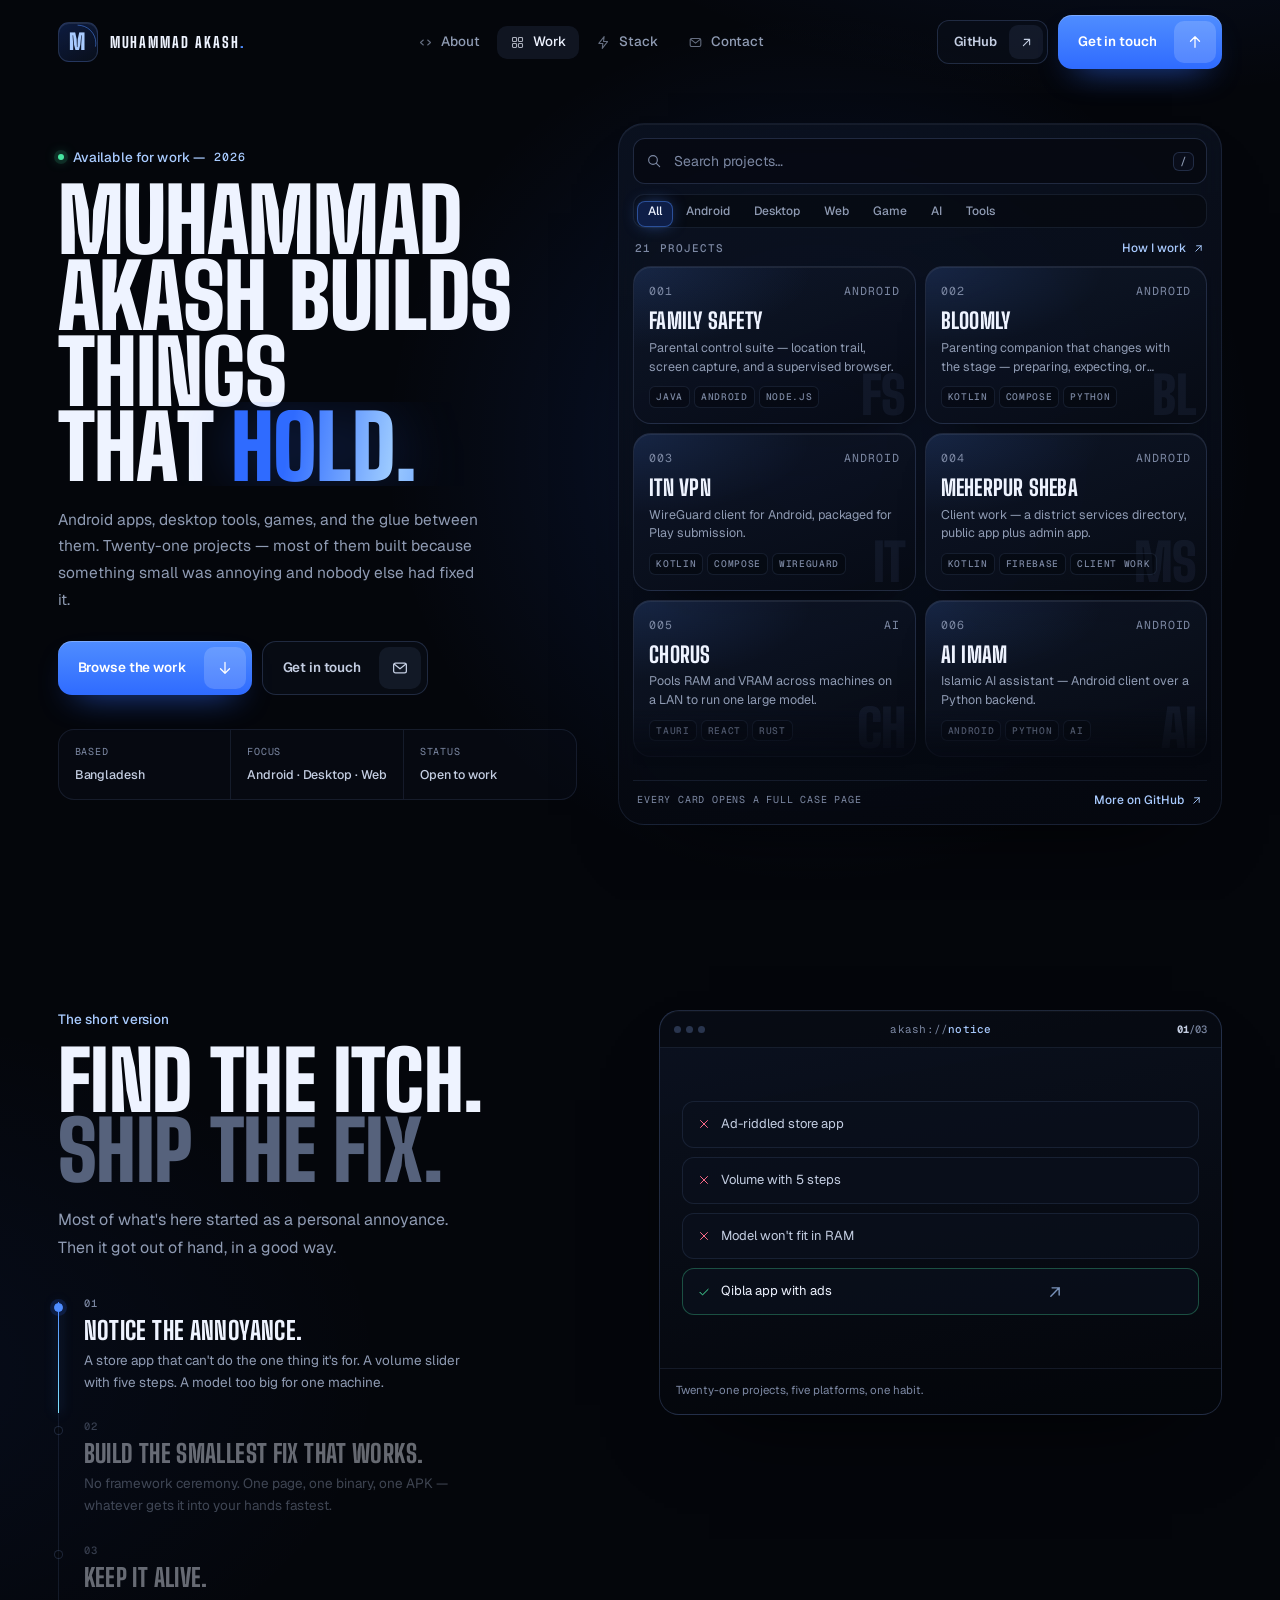
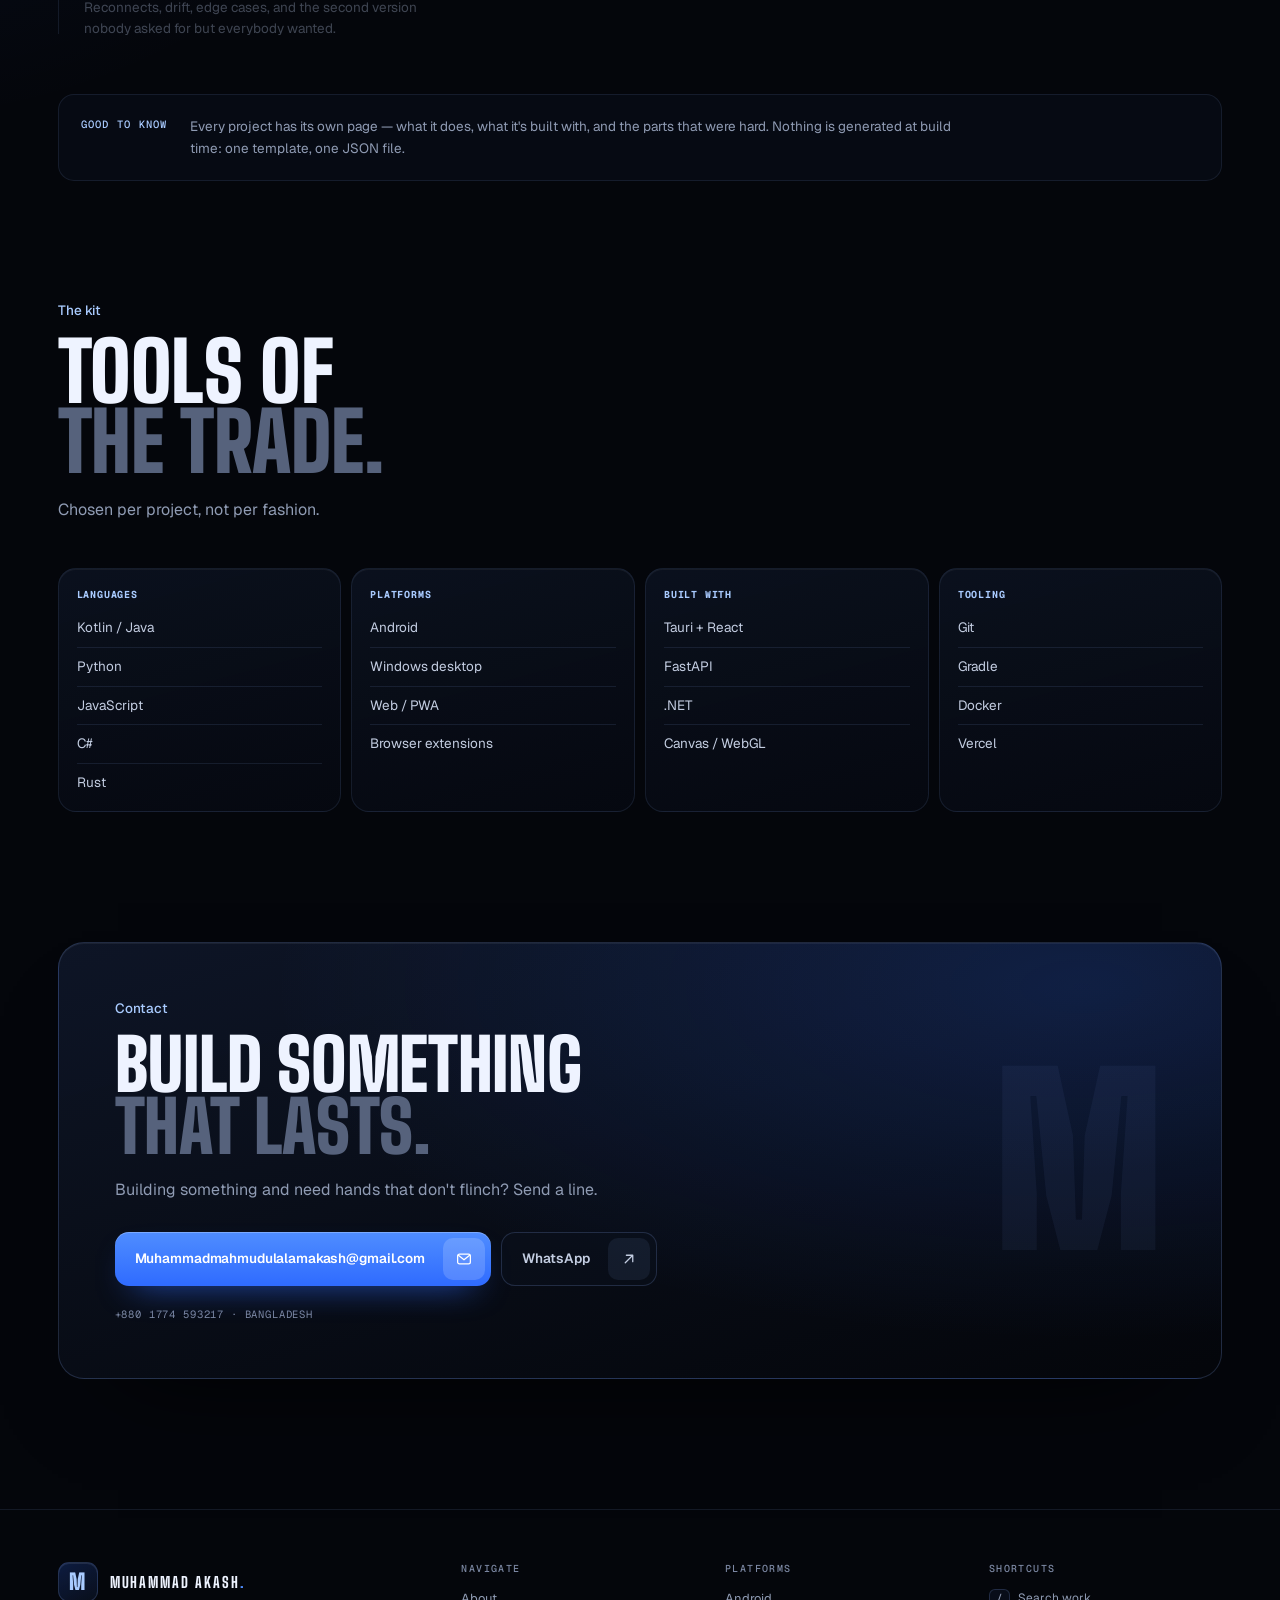
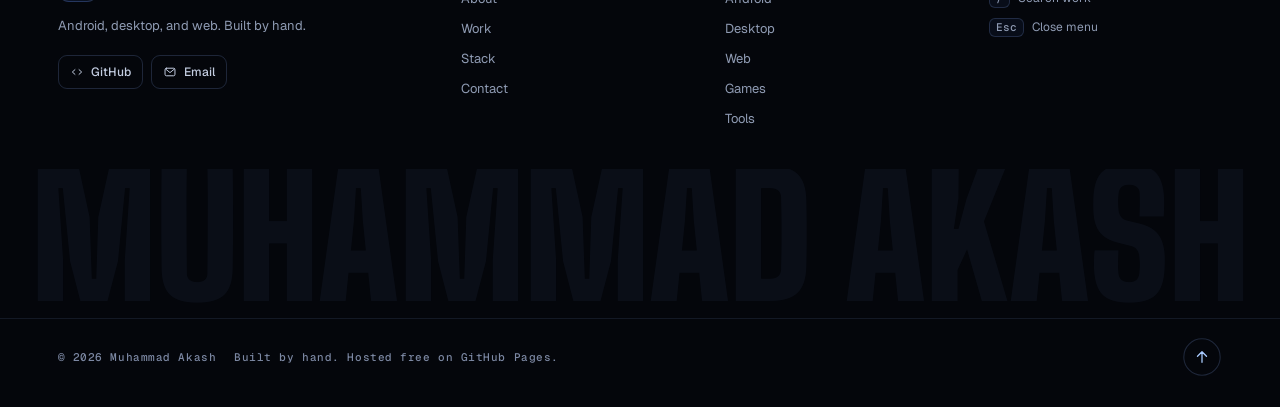
==== v2/index.html @ bb72d723 "redesign: warm editorial layout as the main site Cream paper, Fraunces/Newsreader type, illustrated " ====
<!DOCTYPE html>
<html lang="en" class="no-js">
<head>
<meta charset="UTF-8" />
<meta name="viewport" content="width=device-width, initial-scale=1" />
<title>Muhammad Akash — Builds things that hold.</title>
<meta name="description" content="Muhammad Akash builds apps, tools, and games. Android, desktop, and web — twenty-one projects." />
<meta name="theme-color" content="#2f6bff" />

<meta property="og:type" content="website" />
<meta property="og:title" content="Muhammad Akash — Builds things that hold." />
<meta property="og:description" content="Android, desktop, and web. Twenty-one projects." />
<meta property="og:url" content="https://muhammad-akash.github.io/profile-site/" />
<meta property="og:image" content="https://muhammad-akash.github.io/profile-site/og.png" />
<meta property="og:image:width" content="1200" />
<meta property="og:image:height" content="630" />
<meta name="twitter:card" content="summary_large_image" />
<meta name="twitter:image" content="https://muhammad-akash.github.io/profile-site/og.png" />

<link rel="icon" href="data:image/svg+xml,<svg xmlns='http://www.w3.org/2000/svg' viewBox='0 0 100 100'><rect width='100' height='100' rx='22' fill='%2304060b'/><text x='50' y='70' font-size='56' font-family='Arial Narrow,Arial' font-weight='900' text-anchor='middle' fill='%232f6bff'>M</text></svg>" />

<link rel="preconnect" href="https://fonts.googleapis.com" />
<link rel="preconnect" href="https://fonts.gstatic.com" crossorigin />
<link rel="stylesheet" href="https://fonts.googleapis.com/css2?family=Big+Shoulders+Display:wght@700;800;900&family=Geist:wght@400;500;600;700&family=Geist+Mono:wght@400;500&display=swap" />
<link rel="stylesheet" href="styles.css" />

<script>
  (function (d) {
    var h = d.documentElement;
    h.classList.remove('no-js'); h.classList.add('js');
    try {
      if (sessionStorage.getItem('ma-intro') || matchMedia('(prefers-reduced-motion: reduce)').matches) h.classList.add('skip-intro');
    } catch (e) { h.classList.add('skip-intro'); }
  })(document);
</script>
</head>
<body>

<!-- icon sprite -->
<svg width="0" height="0" style="position:absolute" aria-hidden="true">
  <defs>
    <symbol id="i-arrow" viewBox="0 0 24 24"><path d="M7 17 17 7M8.5 7H17v8.5"/></symbol>
    <symbol id="i-down" viewBox="0 0 24 24"><path d="M12 4.5v14M6 13l6 6 6-6"/></symbol>
    <symbol id="i-search" viewBox="0 0 24 24"><circle cx="10.5" cy="10.5" r="6.5"/><path d="m15.5 15.5 5 5"/></symbol>
    <symbol id="i-close" viewBox="0 0 24 24"><path d="M6 6l12 12M18 6 6 18"/></symbol>
    <symbol id="i-grid" viewBox="0 0 24 24"><rect x="4" y="4" width="6.5" height="6.5" rx="1.5"/><rect x="13.5" y="4" width="6.5" height="6.5" rx="1.5"/><rect x="4" y="13.5" width="6.5" height="6.5" rx="1.5"/><rect x="13.5" y="13.5" width="6.5" height="6.5" rx="1.5"/></symbol>
    <symbol id="i-mail" viewBox="0 0 24 24"><rect x="3.5" y="5.5" width="17" height="13" rx="2.5"/><path d="m4.5 7 7.5 6 7.5-6"/></symbol>
    <symbol id="i-send" viewBox="0 0 24 24"><path d="M12 19V5M6 11l6-6 6 6"/></symbol>
    <symbol id="i-check" viewBox="0 0 24 24"><path d="m5 12.5 4.5 4.5L19 7.5"/></symbol>
    <symbol id="i-bolt" viewBox="0 0 24 24"><path d="M13 2.5 4.5 13.5h6.5l-1 8 8.5-11h-6.5z"/></symbol>
    <symbol id="i-code" viewBox="0 0 24 24"><path d="m8.5 8-4.5 4 4.5 4M15.5 8l4.5 4-4.5 4"/></symbol>
    <symbol id="i-chevron" viewBox="0 0 24 24"><path d="m7 10 5 5 5-5"/></symbol>
    <symbol id="i-left" viewBox="0 0 24 24"><path d="m14.5 6-6 6 6 6"/></symbol>
  </defs>
</svg>

<!-- intro -->
<div class="preloader" id="preloader" aria-hidden="true">
  <div class="pl-core">
    <div class="pl-emblem">
      <svg class="pl-ring" viewBox="0 0 120 120"><circle class="pl-track" cx="60" cy="60" r="54"/><circle class="pl-fill" cx="60" cy="60" r="54" pathLength="100"/></svg>
      <span class="pl-mark">M</span>
    </div>
    <div class="pl-count"><span id="pl-num">000</span><small>%</small></div>
    <div class="pl-text"><span>Loading</span> · Portfolio</div>
  </div>
</div>

<div class="scroll-progress" aria-hidden="true"><span></span></div>

<a class="skip" href="#work">Skip to work</a>

<!-- header -->
<header class="header" id="header">
  <div class="header-inner">
    <a class="brand" href="#top" aria-label="Muhammad Akash, home">
      <span class="brand-mark">
        <span class="brand-initial">M</span>
        <svg class="brand-ring" viewBox="0 0 48 48"><circle cx="24" cy="24" r="22.5" pathLength="100"/></svg>
      </span>
      <span class="brand-word">MUHAMMAD AKASH<span class="brand-dot">.</span></span>
    </a>

    <nav class="site-nav" aria-label="Main">
      <a href="#about"><svg class="ico"><use href="#i-code"/></svg><span>About</span></a>
      <a href="#work" aria-current="page"><svg class="ico"><use href="#i-grid"/></svg><span>Work</span></a>
      <a href="#stack"><svg class="ico"><use href="#i-bolt"/></svg><span>Stack</span></a>
      <a href="#contact"><svg class="ico"><use href="#i-mail"/></svg><span>Contact</span></a>
    </nav>

    <div class="header-actions">
      <a class="btn btn-ghost btn-sm header-gh" href="https://github.com/Muhammad-Akash" target="_blank" rel="noopener">
        <span class="btn-label"><span class="bl"><span>GitHub</span><span>GitHub</span></span></span>
        <span class="btn-icon"><svg class="ico"><use href="#i-arrow"/></svg><svg class="ico"><use href="#i-arrow"/></svg></span>
      </a>
      <a class="btn btn-primary" href="mailto:Muhammadmahmudulalamakash@gmail.com" data-magnetic>
        <span class="btn-label"><span class="bl"><span>Get in touch</span><span>Get in touch</span></span></span>
        <span class="btn-icon"><svg class="ico"><use href="#i-send"/></svg><svg class="ico"><use href="#i-send"/></svg></span>
      </a>
      <button class="menu-toggle" id="menu-toggle" type="button" aria-expanded="false" aria-controls="mobile-menu" aria-label="Open menu"><span></span><span></span></button>
    </div>
  </div>
</header>

<div class="mobile-menu" id="mobile-menu" hidden>
  <nav class="mobile-nav" aria-label="Mobile">
    <a href="#about" style="--i:0"><small>01</small>About</a>
    <a href="#work" style="--i:1"><small>02</small>Work</a>
    <a href="#stack" style="--i:2"><small>03</small>Stack</a>
    <a href="#contact" style="--i:3"><small>04</small>Contact</a>
  </nav>
  <div class="mobile-foot" style="--i:4">
    <a class="btn btn-primary" href="mailto:Muhammadmahmudulalamakash@gmail.com">
      <span class="btn-label"><span class="bl"><span>Get in touch</span><span>Get in touch</span></span></span>
      <span class="btn-icon"><svg class="ico"><use href="#i-send"/></svg><svg class="ico"><use href="#i-send"/></svg></span>
    </a>
    <p>Android · Desktop · Web · Games</p>
  </div>
</div>

<main id="top">

<!-- ============ HERO + WORK BOARD ============ -->
<section class="lib-hero" id="work" aria-labelledby="hero-title">
  <div class="lib-glow" aria-hidden="true"></div>

  <div class="lib-intro">
    <p class="eyebrow"><span class="dot" aria-hidden="true"></span>Available for work — <span class="mono">2026</span></p>

    <h1 class="hero-title" id="hero-title">
      <span class="hl"><span class="hl-in" data-chars>MUHAMMAD</span></span>
      <span class="hl"><span class="hl-in" data-chars>AKASH BUILDS</span></span>
      <span class="hl"><span class="hl-in" data-chars>THINGS</span></span>
      <span class="hl"><span class="hl-in"><span data-chars>THAT</span> <span class="rotator" id="rotator" data-words="HOLD.,SHIP.,LAST.,SCALE.">HOLD.</span></span></span>
    </h1>

    <p class="hero-description" data-hero style="--d:4">
      Android apps, desktop tools, games, and the glue between them. Twenty-one
      projects — most of them built because something small was annoying and nobody
      else had fixed it.
    </p>

    <div class="lib-cta" data-hero style="--d:5">
      <a class="btn btn-primary" href="#work-board" data-magnetic>
        <span class="btn-label"><span class="bl"><span>Browse the work</span><span>Browse the work</span></span></span>
        <span class="btn-icon"><svg class="ico"><use href="#i-down"/></svg><svg class="ico"><use href="#i-down"/></svg></span>
      </a>
      <a class="btn btn-ghost" href="#contact">
        <span class="btn-label"><span class="bl"><span>Get in touch</span><span>Get in touch</span></span></span>
        <span class="btn-icon"><svg class="ico"><use href="#i-mail"/></svg><svg class="ico"><use href="#i-mail"/></svg></span>
      </a>
    </div>

    <ul class="hero-meta" data-hero style="--d:6" aria-label="Quick facts">
      <li><span class="k mono">Based</span><span class="v">Bangladesh</span></li>
      <li><span class="k mono">Focus</span><span class="v">Android · Desktop · Web</span></li>
      <li><span class="k mono">Status</span><span class="v accent">Open to work</span></li>
    </ul>
  </div>

  <div class="lib-board" id="work-board" data-hero style="--d:3">
    <div class="lib-tools">
      <label class="search" for="search">
        <svg class="ico"><use href="#i-search"/></svg>
        <input id="search" type="search" placeholder="Search projects…" aria-label="Search projects" autocomplete="off" spellcheck="false" />
        <button class="search-clear" id="search-clear" type="button" aria-label="Clear search" hidden><svg class="ico"><use href="#i-close"/></svg></button>
        <kbd>/</kbd>
      </label>
      <div class="segment" id="segment" role="group" aria-label="Filter by platform">
        <span class="segment-ind" aria-hidden="true"></span>
        <button type="button" class="is-active" data-filter="all">All</button>
        <button type="button" data-filter="Android">Android</button>
        <button type="button" data-filter="Desktop">Desktop</button>
        <button type="button" data-filter="Web">Web</button>
        <button type="button" data-filter="Game">Game</button>
        <button type="button" data-filter="AI">AI</button>
        <button type="button" data-filter="Tools">Tools</button>
      </div>
    </div>

    <div class="lib-board-head">
      <span id="result-count" class="result-count" role="status">21 projects</span>
      <a class="lib-how" href="#about">How I work<svg class="ico"><use href="#i-arrow"/></svg></a>
    </div>

    <div class="board-scroll">
      <div id="pack-grid" class="pack-grid">

        <a class="card" href="project.html?p=family-safe" data-platform="Android" data-name="Family Safety Parental Control Java Android Node.js">
          <span class="card-glow" aria-hidden="true"></span>
          <span class="card-mark" aria-hidden="true">FS</span>
          <span class="card-top"><span class="mono">001</span><span class="mono">Android</span></span>
          <span class="card-body">
            <span class="card-title">Family Safety</span>
            <span class="card-desc">Parental control suite — location trail, screen capture, and a supervised browser.</span>
          </span>
          <span class="card-tags"><span>Java</span><span>Android</span><span>Node.js</span></span>
        </a>

        <a class="card" href="project.html?p=bloomly" data-platform="Android" data-name="Bloomly Kotlin Compose Python RAG">
          <span class="card-glow" aria-hidden="true"></span>
          <span class="card-mark" aria-hidden="true">BL</span>
          <span class="card-top"><span class="mono">002</span><span class="mono">Android</span></span>
          <span class="card-body">
            <span class="card-title">Bloomly</span>
            <span class="card-desc">Parenting companion that changes with the stage — preparing, expecting, or newborn.</span>
          </span>
          <span class="card-tags"><span>Kotlin</span><span>Compose</span><span>Python</span></span>
        </a>

        <a class="card" href="project.html?p=itn-vpn" data-platform="Android" data-name="ITN VPN WireGuard Kotlin Compose">
          <span class="card-glow" aria-hidden="true"></span>
          <span class="card-mark" aria-hidden="true">IT</span>
          <span class="card-top"><span class="mono">003</span><span class="mono">Android</span></span>
          <span class="card-body">
            <span class="card-title">ITN VPN</span>
            <span class="card-desc">WireGuard client for Android, packaged for Play submission.</span>
          </span>
          <span class="card-tags"><span>Kotlin</span><span>Compose</span><span>WireGuard</span></span>
        </a>

        <a class="card" href="project.html?p=meherpur-sheba" data-platform="Android" data-name="Meherpur Sheba Kotlin Firebase Client work">
          <span class="card-glow" aria-hidden="true"></span>
          <span class="card-mark" aria-hidden="true">MS</span>
          <span class="card-top"><span class="mono">004</span><span class="mono">Android</span></span>
          <span class="card-body">
            <span class="card-title">Meherpur Sheba</span>
            <span class="card-desc">Client work — a district services directory, public app plus admin app.</span>
          </span>
          <span class="card-tags"><span>Kotlin</span><span>Firebase</span><span>Client work</span></span>
        </a>

        <a class="card" href="project.html?p=chorus" data-platform="AI" data-name="Chorus Tauri React Rust">
          <span class="card-glow" aria-hidden="true"></span>
          <span class="card-mark" aria-hidden="true">CH</span>
          <span class="card-top"><span class="mono">005</span><span class="mono">AI</span></span>
          <span class="card-body">
            <span class="card-title">Chorus</span>
            <span class="card-desc">Pools RAM and VRAM across machines on a LAN to run one large model.</span>
          </span>
          <span class="card-tags"><span>Tauri</span><span>React</span><span>Rust</span></span>
        </a>

        <a class="card" href="project.html?p=ai-imam" data-platform="Android" data-name="Ai Imam Android Python AI">
          <span class="card-glow" aria-hidden="true"></span>
          <span class="card-mark" aria-hidden="true">AI</span>
          <span class="card-top"><span class="mono">006</span><span class="mono">Android</span></span>
          <span class="card-body">
            <span class="card-title">Ai Imam</span>
            <span class="card-desc">Islamic AI assistant — Android client over a Python backend.</span>
          </span>
          <span class="card-tags"><span>Android</span><span>Python</span><span>AI</span></span>
        </a>

        <a class="card" href="project.html?p=loadshedding-alert" data-platform="Web" data-name="LoadShedding Alert FastAPI Python Docker">
          <span class="card-glow" aria-hidden="true"></span>
          <span class="card-mark" aria-hidden="true">LS</span>
          <span class="card-top"><span class="mono">007</span><span class="mono">Web</span></span>
          <span class="card-body">
            <span class="card-title">LoadShedding Alert</span>
            <span class="card-desc">Local-first power-cut pre-alerts, built for Bangladesh.</span>
          </span>
          <span class="card-tags"><span>FastAPI</span><span>Python</span><span>Docker</span></span>
        </a>

        <a class="card" href="project.html?p=automated-chatbot" data-platform="AI" data-name="Automated Chatbot Python AI Bots">
          <span class="card-glow" aria-hidden="true"></span>
          <span class="card-mark" aria-hidden="true">AC</span>
          <span class="card-top"><span class="mono">008</span><span class="mono">AI</span></span>
          <span class="card-body">
            <span class="card-title">Automated Chatbot</span>
            <span class="card-desc">Custom AI chatbot answering on Messenger and WhatsApp.</span>
          </span>
          <span class="card-tags"><span>Python</span><span>AI</span><span>Bots</span></span>
        </a>

        <a class="card" href="project.html?p=my-masjid-azan" data-platform="Android" data-name="My Masjid Azan Android Widget Kotlin">
          <span class="card-glow" aria-hidden="true"></span>
          <span class="card-mark" aria-hidden="true">MA</span>
          <span class="card-top"><span class="mono">009</span><span class="mono">Android</span></span>
          <span class="card-body">
            <span class="card-title">My Masjid Azan</span>
            <span class="card-desc">Prayer times with a home-screen widget that resizes to any size.</span>
          </span>
          <span class="card-tags"><span>Android</span><span>Widget</span><span>Kotlin</span></span>
        </a>

        <a class="card" href="project.html?p=pc-controller" data-platform="Desktop" data-name="PC Controller Python Android LAN">
          <span class="card-glow" aria-hidden="true"></span>
          <span class="card-mark" aria-hidden="true">PC</span>
          <span class="card-top"><span class="mono">010</span><span class="mono">Desktop</span></span>
          <span class="card-body">
            <span class="card-title">PC Controller</span>
            <span class="card-desc">Drive a desktop from a phone — Python server, Android client.</span>
          </span>
          <span class="card-tags"><span>Python</span><span>Android</span><span>LAN</span></span>
        </a>

        <a class="card" href="project.html?p=youtube-fastforward" data-platform="Web" data-name="YouTube FastForward Chrome JavaScript Extension">
          <span class="card-glow" aria-hidden="true"></span>
          <span class="card-mark" aria-hidden="true">YF</span>
          <span class="card-top"><span class="mono">011</span><span class="mono">Browser</span></span>
          <span class="card-body">
            <span class="card-title">YouTube FastForward</span>
            <span class="card-desc">Playback speed plus measurement-driven volume levelling.</span>
          </span>
          <span class="card-tags"><span>Chrome</span><span>JavaScript</span><span>Extension</span></span>
        </a>

        <a class="card" href="project.html?p=tuee" data-platform="Android" data-name="Tuee Android Kotlin Native">
          <span class="card-glow" aria-hidden="true"></span>
          <span class="card-mark" aria-hidden="true">TU</span>
          <span class="card-top"><span class="mono">012</span><span class="mono">Android</span></span>
          <span class="card-body">
            <span class="card-title">Tuee</span>
            <span class="card-desc">Home-cooked meals — native Android app.</span>
          </span>
          <span class="card-tags"><span>Android</span><span>Kotlin</span><span>Native</span></span>
        </a>

        <a class="card" href="project.html?p=portable-ai-assistant" data-platform="Android" data-name="Portable AI Assistant Android Python API">
          <span class="card-glow" aria-hidden="true"></span>
          <span class="card-mark" aria-hidden="true">PA</span>
          <span class="card-top"><span class="mono">013</span><span class="mono">Android</span></span>
          <span class="card-body">
            <span class="card-title">Portable AI Assistant</span>
            <span class="card-desc">Pocket assistant wired to a hosted LLM API.</span>
          </span>
          <span class="card-tags"><span>Android</span><span>Python</span><span>API</span></span>
        </a>

        <a class="card" href="project.html?p=no-ads-qibla-compass" data-platform="Android" data-name="No Ads Qibla Compass Android Kotlin Sensors">
          <span class="card-glow" aria-hidden="true"></span>
          <span class="card-mark" aria-hidden="true">QC</span>
          <span class="card-top"><span class="mono">014</span><span class="mono">Android</span></span>
          <span class="card-body">
            <span class="card-title">No Ads Qibla Compass</span>
            <span class="card-desc">Qibla direction from GPS and sensors, no advertising.</span>
          </span>
          <span class="card-tags"><span>Android</span><span>Kotlin</span><span>Sensors</span></span>
        </a>

        <a class="card" href="project.html?p=calling-bell-app" data-platform="Android" data-name="Calling Bell App Android Kotlin LAN">
          <span class="card-glow" aria-hidden="true"></span>
          <span class="card-mark" aria-hidden="true">CB</span>
          <span class="card-top"><span class="mono">015</span><span class="mono">Android</span></span>
          <span class="card-body">
            <span class="card-title">Calling Bell App</span>
            <span class="card-desc">Two phones on one Wi-Fi act as doorbell and receiver.</span>
          </span>
          <span class="card-tags"><span>Android</span><span>Kotlin</span><span>LAN</span></span>
        </a>

        <a class="card" href="project.html?p=shortloop" data-platform="Tools" data-name="ShortLoop Python Automation API">
          <span class="card-glow" aria-hidden="true"></span>
          <span class="card-mark" aria-hidden="true">SL</span>
          <span class="card-top"><span class="mono">016</span><span class="mono">Tools</span></span>
          <span class="card-body">
            <span class="card-title">ShortLoop</span>
            <span class="card-desc">Pipeline for producing short-form video, end to end.</span>
          </span>
          <span class="card-tags"><span>Python</span><span>Automation</span><span>API</span></span>
        </a>

        <a class="card" href="project.html?p=wattscope" data-platform="Desktop" data-name="WattScope C# .NET Desktop">
          <span class="card-glow" aria-hidden="true"></span>
          <span class="card-mark" aria-hidden="true">WS</span>
          <span class="card-top"><span class="mono">017</span><span class="mono">Desktop</span></span>
          <span class="card-body">
            <span class="card-title">WattScope</span>
            <span class="card-desc">Power-supply wattage calculator for PC builds.</span>
          </span>
          <span class="card-tags"><span>C#</span><span>.NET</span><span>Desktop</span></span>
        </a>

        <a class="card" href="project.html?p=volume-control-pro" data-platform="Android" data-name="Volume Control Pro Android Kotlin Audio">
          <span class="card-glow" aria-hidden="true"></span>
          <span class="card-mark" aria-hidden="true">VC</span>
          <span class="card-top"><span class="mono">018</span><span class="mono">Android</span></span>
          <span class="card-body">
            <span class="card-title">Volume Control Pro</span>
            <span class="card-desc">Fine-grained volume control the stock panel never gave you.</span>
          </span>
          <span class="card-tags"><span>Android</span><span>Kotlin</span><span>Audio</span></span>
        </a>

        <a class="card" href="project.html?p=neon-breaker" data-platform="Game" data-name="Neon Breaker JavaScript Canvas Game">
          <span class="card-glow" aria-hidden="true"></span>
          <span class="card-mark" aria-hidden="true">NB</span>
          <span class="card-top"><span class="mono">019</span><span class="mono">Game</span></span>
          <span class="card-body">
            <span class="card-title">Neon Breaker</span>
            <span class="card-desc">Offline brick breaker — one level, three lives, no install.</span>
          </span>
          <span class="card-tags"><span>JavaScript</span><span>Canvas</span><span>Game</span></span>
        </a>

        <a class="card" href="project.html?p=dx-ball-antigravity" data-platform="Game" data-name="DX Ball Antigravity JavaScript Canvas Game">
          <span class="card-glow" aria-hidden="true"></span>
          <span class="card-mark" aria-hidden="true">DX</span>
          <span class="card-top"><span class="mono">020</span><span class="mono">Game</span></span>
          <span class="card-body">
            <span class="card-title">DX Ball Antigravity</span>
            <span class="card-desc">DX Ball variant with dynamic ball-speed scaling.</span>
          </span>
          <span class="card-tags"><span>JavaScript</span><span>Canvas</span><span>Game</span></span>
        </a>

        <a class="card" href="project.html?p=flappy-bird" data-platform="Game" data-name="Flappy Bird HTML Canvas Game">
          <span class="card-glow" aria-hidden="true"></span>
          <span class="card-mark" aria-hidden="true">FB</span>
          <span class="card-top"><span class="mono">021</span><span class="mono">Game</span></span>
          <span class="card-body">
            <span class="card-title">Flappy Bird</span>
            <span class="card-desc">Clone in a single HTML file, open and play.</span>
          </span>
          <span class="card-tags"><span>HTML</span><span>Canvas</span><span>Game</span></span>
        </a>

      </div>

      <div id="empty-state" class="empty" hidden>
        <div class="empty-glyph" aria-hidden="true"><svg class="ico"><use href="#i-search"/></svg></div>
        <h3>Nothing matches</h3>
        <p>Try a shorter search, or clear the filter.</p>
        <button id="reset-search" class="btn btn-ghost btn-sm" type="button">
          <span class="btn-label"><span class="bl"><span>Clear filters</span><span>Clear filters</span></span></span>
          <span class="btn-icon"><svg class="ico"><use href="#i-close"/></svg><svg class="ico"><use href="#i-close"/></svg></span>
        </button>
      </div>
    </div>

    <div class="board-foot">
      <span class="mono">Every card opens a full case page</span>
      <a class="lib-how" href="https://github.com/Muhammad-Akash" target="_blank" rel="noopener">More on GitHub<svg class="ico"><use href="#i-arrow"/></svg></a>
    </div>
  </div>
</section>

<!-- ============ ABOUT / HOW I WORK ============ -->
<section id="about" class="section how" aria-labelledby="how-title">
  <div class="story">
    <div class="story-copy">
      <p class="eyebrow" data-reveal>The short version</p>
      <h2 id="how-title" data-split>FIND THE ITCH.<br><span class="soft">SHIP THE FIX.</span></h2>
      <p class="lede" data-reveal style="--d:2">Most of what's here started as a personal annoyance.<br>Then it got out of hand, in a good way.</p>

      <div class="story-steps-wrap">
        <span class="story-rail" aria-hidden="true"><span></span></span>
        <ol class="story-steps" id="story-steps">
          <li class="story-step is-active" data-step="1">
            <span class="step-no">01</span>
            <h3>Notice the annoyance.</h3>
            <p>A store app that can't do the one thing it's for. A volume slider with five steps. A model too big for one machine.</p>
          </li>
          <li class="story-step" data-step="2">
            <span class="step-no">02</span>
            <h3>Build the smallest fix that works.</h3>
            <p>No framework ceremony. One page, one binary, one APK — whatever gets it into your hands fastest.</p>
          </li>
          <li class="story-step" data-step="3">
            <span class="step-no">03</span>
            <h3>Keep it alive.</h3>
            <p>Reconnects, drift, edge cases, and the second version nobody asked for but everybody wanted.</p>
          </li>
        </ol>
      </div>
    </div>

    <div class="story-visual">
      <div class="scene" id="scene" data-step="1" aria-hidden="true">
        <div class="scene-bar">
          <span class="dots"><i></i><i></i><i></i></span>
          <span class="scene-url" translate="no">akash://<b id="scene-label">notice</b></span>
          <span class="scene-count"><b id="scene-num">01</b>/03</span>
        </div>
        <div class="scene-stage">
          <div class="stage stage-1">
            <div class="itch-list">
              <span class="itch"><svg class="ico"><use href="#i-close"/></svg>Ad-riddled store app</span>
              <span class="itch"><svg class="ico"><use href="#i-close"/></svg>Volume with 5 steps</span>
              <span class="itch"><svg class="ico"><use href="#i-close"/></svg>Model won't fit in RAM</span>
              <span class="itch is-fixed"><svg class="ico"><use href="#i-check"/></svg>Qibla app with ads</span>
            </div>
            <div class="fake-cursor"><svg class="ico"><use href="#i-arrow"/></svg></div>
          </div>
          <div class="stage stage-2">
            <div class="term">
              <div class="term-line"><span class="term-prompt">$</span> build --target android</div>
              <div class="term-line dim">› kotlin compile<span class="term-ok">ok</span></div>
              <div class="term-line dim">› package .apk<span class="term-ok">ok</span></div>
              <div class="term-line dim">› sign<span class="term-ok">ok</span></div>
              <div class="term-line"><span class="term-prompt">✓</span> shipped in 12.4s</div>
            </div>
          </div>
          <div class="stage stage-3">
            <div class="ship-grid">
              <span class="ship-chip">reconnect</span>
              <span class="ship-chip">drift</span>
              <span class="ship-chip">offline</span>
              <span class="ship-chip">sensors</span>
              <span class="ship-chip is-on">v2</span>
            </div>
            <div class="chatbar">
              <span class="chat-clip"><svg class="ico"><use href="#i-code"/></svg></span>
              <span class="chat-attach" translate="no">still working</span>
              <span class="chat-ph">Keep it alive…</span>
              <span class="chat-send"><svg class="ico"><use href="#i-send"/></svg></span>
            </div>
          </div>
        </div>
        <p class="scene-caption">Twenty-one projects, five platforms, one habit.</p>
      </div>
    </div>
  </div>

  <div class="good-to-know" data-reveal>
    <span>Good to know</span>
    <p>Every project has its own page — what it does, what it's built with, and the parts that were hard. Nothing is generated at build time: one template, one JSON file.</p>
  </div>
</section>

<!-- ============ STACK ============ -->
<section id="stack" class="section stack-sec" aria-labelledby="stack-title">
  <div class="faq-head">
    <p class="eyebrow" data-reveal>The kit</p>
    <h2 id="stack-title" data-split>TOOLS OF<br><span class="soft">THE TRADE.</span></h2>
    <p class="lede" data-reveal style="--d:2">Chosen per project, not per fashion.</p>
  </div>

  <div class="stack-grid">
    <div class="stack-panel" data-reveal style="--d:0">
      <h3 class="mono">languages</h3>
      <ul><li>Kotlin / Java</li><li>Python</li><li>JavaScript</li><li>C#</li><li>Rust</li></ul>
    </div>
    <div class="stack-panel" data-reveal style="--d:1">
      <h3 class="mono">platforms</h3>
      <ul><li>Android</li><li>Windows desktop</li><li>Web / PWA</li><li>Browser extensions</li></ul>
    </div>
    <div class="stack-panel" data-reveal style="--d:2">
      <h3 class="mono">built with</h3>
      <ul><li>Tauri + React</li><li>FastAPI</li><li>.NET</li><li>Canvas / WebGL</li></ul>
    </div>
    <div class="stack-panel" data-reveal style="--d:3">
      <h3 class="mono">tooling</h3>
      <ul><li>Git</li><li>Gradle</li><li>Docker</li><li>Vercel</li></ul>
    </div>
  </div>
</section>

<!-- ============ CLOSING ============ -->
<section class="closing" id="contact" aria-labelledby="closing-title">
  <div class="closing-panel" data-reveal>
    <div class="closing-copy">
      <p class="eyebrow">Contact</p>
      <h2 id="closing-title" data-split>BUILD SOMETHING<br><span class="soft">THAT LASTS.</span></h2>
      <p class="lede">Building something and need hands that don't flinch? Send a line.</p>
      <div class="closing-actions">
        <a href="mailto:Muhammadmahmudulalamakash@gmail.com" class="btn btn-primary" data-magnetic>
          <span class="btn-label"><span class="bl"><span>Muhammadmahmudulalamakash@gmail.com</span><span>Muhammadmahmudulalamakash@gmail.com</span></span></span>
          <span class="btn-icon"><svg class="ico"><use href="#i-mail"/></svg><svg class="ico"><use href="#i-mail"/></svg></span>
        </a>
        <a href="https://wa.me/8801774593217" class="btn btn-ghost" target="_blank" rel="noopener" data-magnetic>
          <span class="btn-label"><span class="bl"><span>WhatsApp</span><span>WhatsApp</span></span></span>
          <span class="btn-icon"><svg class="ico"><use href="#i-arrow"/></svg><svg class="ico"><use href="#i-arrow"/></svg></span>
        </a>
      </div>
      <p class="closing-note mono">+880 1774 593217 · Bangladesh</p>
    </div>
    <div class="closing-art" aria-hidden="true"><span>M</span></div>
  </div>
</section>
</main>

<!-- footer -->
<footer class="footer">
  <div class="footer-top">
    <div class="footer-brand">
      <a class="brand" href="#top">
        <span class="brand-mark"><span class="brand-initial">M</span></span>
        <span class="brand-word">MUHAMMAD AKASH<span class="brand-dot">.</span></span>
      </a>
      <p>Android, desktop, and web. Built by hand.</p>
      <div class="footer-social">
        <a class="mini-btn" href="https://github.com/Muhammad-Akash" target="_blank" rel="noopener"><svg class="ico"><use href="#i-code"/></svg><span>GitHub</span></a>
        <a class="mini-btn" href="mailto:Muhammadmahmudulalamakash@gmail.com"><svg class="ico"><use href="#i-mail"/></svg><span>Email</span></a>
      </div>
    </div>

    <div class="footer-col">
      <h4>Navigate</h4>
      <a href="#about">About</a><a href="#work">Work</a><a href="#stack">Stack</a><a href="#contact">Contact</a>
    </div>

    <div class="footer-col">
      <h4>Platforms</h4>
      <a href="#work">Android</a><a href="#work">Desktop</a><a href="#work">Web</a><a href="#work">Games</a><a href="#work">Tools</a>
    </div>

    <div class="footer-col footer-keys">
      <h4>Shortcuts</h4>
      <span><kbd>/</kbd>Search work</span>
      <span><kbd>Esc</kbd>Close menu</span>
    </div>
  </div>

  <div class="footer-word" aria-hidden="true"><span>MUHAMMAD AKASH</span></div>

  <div class="footer-bottom">
    <span>© <span id="year">2026</span> Muhammad Akash</span>
    <span class="footer-legal">Built by hand. Hosted free on GitHub Pages.</span>
    <a class="to-top" href="#top" aria-label="Back to top">
      <svg class="to-top-ring" viewBox="0 0 44 44"><circle cx="22" cy="22" r="20"/><circle class="to-top-fill" cx="22" cy="22" r="20" pathLength="100"/></svg>
      <svg class="ico"><use href="#i-send"/></svg>
    </a>
  </div>
</footer>

<noscript><p class="noscript">Enable JavaScript to search and filter the work grid.</p></noscript>
<script src="script.js" defer></script>
</body>
</html>
---- v2/styles.css ----
/* ============================================================
   Muhammad Akash — portfolio
   Design system: condensed display type, deep navy, glass panels
   ============================================================ */

/* ---------- tokens ---------- */
:root {
  --bg: #04060b;
  --panel: #0a101d;
  --line: rgba(130, 160, 230, .12);
  --line-2: rgba(130, 160, 230, .21);
  --line-3: rgba(150, 185, 255, .42);
  --text: #eef3ff;
  --text-2: #c3cde1;
  --muted: #8f9bb3;
  --dim: #7c88a3;
  --blue: #2f6bff;
  --blue-2: #4f8dff;
  --ice: #a9cbff;
  --volt: #7fe3ff;
  --green: #47e6a1;
  --soft-text: #56627c;

  --display: 'Big Shoulders Display', 'Oswald', 'Barlow Condensed', 'Arial Narrow', Impact, sans-serif;
  --font: 'Geist', 'Manrope', system-ui, -apple-system, 'Segoe UI', Roboto, sans-serif;
  --mono: 'Geist Mono', 'IBM Plex Mono', ui-monospace, SFMono-Regular, Consolas, monospace;

  --ease: cubic-bezier(.16, 1, .3, 1);
  --ease-io: cubic-bezier(.65, 0, .35, 1);
  --gutter: clamp(20px, 4.5vw, 64px);
  --max: 1440px;
  --header-h: 84px;
  --radius: 22px;
}

/* ---------- reset ---------- */
*, *::before, *::after { box-sizing: border-box; }
html { -webkit-text-size-adjust: 100%; scroll-behavior: smooth; }
@media (prefers-reduced-motion: reduce) { html { scroll-behavior: auto; } }

body {
  margin: 0;
  min-height: 100vh;
  overflow-x: hidden;
  color: var(--text);
  font: 400 16px/1.6 var(--font);
  -webkit-font-smoothing: antialiased;
  -moz-osx-font-smoothing: grayscale;
  background:
    radial-gradient(1100px 620px at 88% -8%, rgba(47, 107, 255, .17), transparent 62%),
    radial-gradient(900px 600px at -12% 38%, rgba(47, 107, 255, .07), transparent 60%),
    var(--bg);
}

h1, h2, h3, h4, p, ul, ol, figure, dl, dd { margin: 0; padding: 0; }
ul, ol { list-style: none; }
a { color: inherit; text-decoration: none; }
img, svg { display: block; max-width: 100%; }
button { font: inherit; color: inherit; background: none; border: 0; cursor: pointer; }
kbd {
  font: 500 11px/1 var(--mono);
  padding: 3px 6px;
  border: 1px solid var(--line-2);
  border-radius: 6px;
  color: var(--muted);
  background: rgba(10, 16, 29, .8);
}
:focus-visible { outline: 2px solid var(--blue-2); outline-offset: 3px; border-radius: 6px; }

/* ---------- type helpers ---------- */
.mono { font-family: var(--mono); font-size: 11.5px; letter-spacing: .08em; text-transform: uppercase; }
.eyebrow {
  display: flex; align-items: center; gap: 9px;
  margin-bottom: 16px;
  font: 500 13.5px/1.4 var(--font);
  color: var(--ice);
  letter-spacing: .01em;
}
.eyebrow .dot {
  width: 6px; height: 6px; border-radius: 50%;
  background: var(--green);
  box-shadow: 0 0 0 4px rgba(71, 230, 161, .12), 0 0 12px rgba(71, 230, 161, .7);
}
.lede { max-width: 46ch; color: var(--muted); font-size: 16px; line-height: 1.75; }
.soft { color: var(--soft-text); }
.accent { color: var(--volt); }

h2 {
  font: 900 clamp(46px, 6.4vw, 96px)/.86 var(--display);
  letter-spacing: -.005em;
  text-transform: uppercase;
  margin-bottom: 24px;
}

.ico { width: 18px; height: 18px; fill: none; stroke: currentColor; stroke-width: 1.7; stroke-linecap: round; stroke-linejoin: round; }

.skip {
  position: absolute; left: -9999px; top: 0; z-index: 999;
  padding: 12px 18px; background: var(--blue); color: #fff; border-radius: 0 0 10px 0;
}
.skip:focus { left: 0; }

.noscript { max-width: 60ch; margin: 40px auto; padding: 20px; border: 1px solid var(--line-2); border-radius: 14px; color: var(--muted); }

/* ---------- preloader ---------- */
.preloader {
  position: fixed; inset: 0; z-index: 500;
  display: grid; place-items: center;
  background: var(--bg);
  transition: opacity .7s var(--ease), visibility .7s;
}
.preloader.is-done { opacity: 0; visibility: hidden; pointer-events: none; }
.skip-intro .preloader { display: none; }
.pl-core { display: grid; justify-items: center; gap: 20px; }
.pl-emblem { position: relative; display: grid; place-items: center; width: 96px; height: 96px; }
.pl-ring { position: absolute; inset: 0; width: 96px; height: 96px; transform: rotate(-90deg); }
.pl-track { fill: none; stroke: var(--line-2); stroke-width: 2; }
.pl-fill {
  fill: none; stroke: var(--blue-2); stroke-width: 2.5; stroke-linecap: round;
  stroke-dasharray: 100; stroke-dashoffset: 100;
  transition: stroke-dashoffset .2s linear;
  filter: drop-shadow(0 0 6px rgba(79, 141, 255, .8));
}
.pl-mark {
  font: 900 40px/1 var(--display);
  color: var(--text);
  letter-spacing: .02em;
}
.pl-count { font: 700 22px/1 var(--mono); color: var(--text); letter-spacing: .02em; }
.pl-count small { font-size: 12px; color: var(--dim); margin-left: 2px; }
.pl-text { font: 500 12px/1 var(--mono); letter-spacing: .16em; text-transform: uppercase; color: var(--dim); }
.pl-text span { color: var(--ice); }

/* ---------- scroll progress ---------- */
.scroll-progress {
  position: fixed; top: 0; left: 0; right: 0; height: 2px; z-index: 300;
  background: transparent; pointer-events: none;
}
.scroll-progress span {
  display: block; height: 100%; width: 0;
  background: linear-gradient(90deg, var(--blue), var(--volt));
  box-shadow: 0 0 14px rgba(79, 141, 255, .7);
}

/* ---------- header ---------- */
.header {
  position: fixed; top: 0; left: 0; right: 0; z-index: 200;
  padding: 0 var(--gutter);
  transition: transform .6s var(--ease), background .4s, backdrop-filter .4s, border-color .4s;
  border-bottom: 1px solid transparent;
}
.header.is-scrolled {
  background: rgba(4, 6, 11, .72);
  -webkit-backdrop-filter: blur(18px) saturate(1.3);
  backdrop-filter: blur(18px) saturate(1.3);
  border-bottom-color: var(--line);
}
.header.is-hidden { transform: translateY(-100%); }

.header-inner {
  max-width: var(--max); margin: 0 auto;
  height: var(--header-h);
  display: flex; align-items: center; justify-content: space-between; gap: 18px;
}

.brand { display: inline-flex; align-items: center; gap: 12px; }
.brand-mark {
  position: relative; display: grid; place-items: center;
  width: 40px; height: 40px; border-radius: 11px;
  background: linear-gradient(150deg, rgba(47, 107, 255, .22), rgba(10, 16, 29, .9));
  border: 1px solid var(--line-2);
  box-shadow: inset 0 1px 0 rgba(255, 255, 255, .09);
}
.brand-initial { font: 900 22px/1 var(--display); color: var(--ice); letter-spacing: .04em; }
.brand-ring { position: absolute; inset: 0; width: 40px; height: 40px; transform: rotate(-90deg); }
.brand-ring circle {
  fill: none; stroke: rgba(79, 141, 255, .55); stroke-width: 1.2;
  stroke-dasharray: 28 100; stroke-linecap: round;
}
.brand-word {
  font: 800 15px/1 var(--display);
  letter-spacing: .13em;
  text-transform: uppercase;
  color: var(--text);
}
.brand-dot { color: var(--blue-2); }

.site-nav { display: flex; align-items: center; gap: 4px; }
.site-nav a {
  display: inline-flex; align-items: center; gap: 8px;
  padding: 9px 13px; border-radius: 10px;
  font: 500 13.5px/1 var(--font); color: var(--muted);
  transition: color .25s, background .25s;
}
.site-nav a .ico { width: 15px; height: 15px; opacity: .7; }
.site-nav a:hover { color: var(--text); background: rgba(130, 160, 230, .07); }
.site-nav a[aria-current="page"] { color: var(--text); background: rgba(130, 160, 230, .1); }

.header-actions { display: flex; align-items: center; gap: 10px; }

.menu-toggle {
  display: none;
  width: 42px; height: 42px; border-radius: 11px;
  border: 1px solid var(--line-2);
  place-items: center; gap: 5px; grid-auto-flow: row;
}
.menu-toggle span { display: block; width: 16px; height: 1.5px; background: var(--text-2); transition: transform .35s var(--ease), opacity .3s; }
.menu-toggle[aria-expanded="true"] span:first-child { transform: translateY(3.2px) rotate(45deg); }
.menu-toggle[aria-expanded="true"] span:last-child { transform: translateY(-3.2px) rotate(-45deg); }

/* ---------- buttons ---------- */
.btn {
  --h: 54px;
  position: relative; isolation: isolate; overflow: hidden;
  display: inline-flex; align-items: center; gap: 18px;
  height: var(--h); padding: 0 6px 0 20px; border-radius: 14px;
  font: 600 13.5px var(--font); letter-spacing: -.01em; white-space: nowrap;
  transition: transform .5s var(--ease), box-shadow .4s, background .3s, color .3s, border-color .3s;
}
.btn-sm { --h: 44px; padding: 0 4px 0 16px; gap: 12px; border-radius: 12px; font-size: 13px; }
.btn-sm .btn-icon { width: 34px; height: 34px; border-radius: 9px; }
.btn-sm .btn-icon .ico { width: 15px; height: 15px; }

.btn-label { display: block; height: 1.3em; line-height: 1.3; overflow: hidden; }
.bl { display: block; transition: transform .45s var(--ease); }
.bl > span {
  display: block; height: 1.3em; line-height: 1.3;
  max-width: 100%; overflow: hidden; text-overflow: ellipsis; white-space: nowrap;
}
.btn:hover .bl, .btn:focus-visible .bl { transform: translateY(-1.3em); }

.btn-icon {
  position: relative; display: grid; place-items: center;
  width: 42px; height: 42px; border-radius: 10px; overflow: hidden;
  transition: background .35s, color .35s;
}
.btn-icon .ico { grid-area: 1 / 1; transition: transform .55s var(--ease); }
.btn-icon .ico:last-child { transform: translate(-160%, 160%); }
.btn:hover .btn-icon .ico:first-child { transform: translate(160%, -160%); }
.btn:hover .btn-icon .ico:last-child { transform: none; }

.btn-primary {
  background: linear-gradient(180deg, var(--blue-2), var(--blue));
  color: #fff;
  box-shadow: 0 14px 34px -18px rgba(47, 107, 255, .95), inset 0 1px 0 rgba(255, 255, 255, .25);
}
.btn-primary .btn-icon { background: rgba(255, 255, 255, .16); }
.btn-primary:hover { box-shadow: 0 20px 44px -18px rgba(47, 107, 255, 1), inset 0 1px 0 rgba(255, 255, 255, .3); }

.btn-ghost {
  border: 1px solid var(--line-2);
  color: var(--text-2);
  background: rgba(10, 16, 29, .5);
}
.btn-ghost .btn-icon { background: rgba(130, 160, 230, .09); }
.btn-ghost:hover { border-color: var(--line-3); color: var(--text); background: rgba(17, 26, 46, .7); }

/* ---------- mobile menu ---------- */
.mobile-menu {
  position: fixed; inset: 0; z-index: 190;
  padding: calc(var(--header-h) + 24px) var(--gutter) 40px;
  background: rgba(4, 6, 11, .96);
  -webkit-backdrop-filter: blur(20px);
  backdrop-filter: blur(20px);
  display: flex; flex-direction: column; justify-content: space-between;
  overflow-y: auto;
}
.mobile-menu[hidden] { display: none; }
.mobile-nav { display: grid; gap: 2px; }
.mobile-nav a {
  display: flex; align-items: baseline; gap: 14px;
  padding: 14px 0;
  font: 900 clamp(30px, 9vw, 44px)/1 var(--display);
  text-transform: uppercase; color: var(--text-2);
  border-bottom: 1px solid var(--line);
  animation: slideUp .5s var(--ease) both;
  animation-delay: calc(var(--i) * 55ms + 60ms);
}
.mobile-nav a small { font: 500 11px var(--mono); color: var(--dim); }
.mobile-nav a:hover { color: var(--text); }
.mobile-foot { display: grid; gap: 16px; animation: slideUp .5s var(--ease) both; animation-delay: calc(var(--i) * 55ms + 60ms); }
.mobile-foot p { font: 500 11px var(--mono); letter-spacing: .12em; text-transform: uppercase; color: var(--dim); }
.mobile-foot .btn { justify-content: space-between; width: 100%; }

@keyframes slideUp { from { opacity: 0; transform: translateY(14px); } to { opacity: 1; transform: none; } }

/* ---------- hero ---------- */
.lib-hero {
  position: relative;
  max-width: var(--max); margin: 0 auto;
  min-height: max(700px, 100svh);
  padding: calc(var(--header-h) + 34px) var(--gutter) 70px;
  display: grid;
  grid-template-columns: max-content minmax(0, 1fr);
  align-items: center;
  gap: clamp(24px, 3.2vw, 52px);
  overflow: hidden;
}
.lib-glow {
  position: absolute; z-index: 0; top: 50%; right: 2%;
  width: min(68vw, 880px); aspect-ratio: 1; translate: 0 -50%;
  pointer-events: none;
  background: radial-gradient(closest-side, rgba(47, 107, 255, .2), rgba(47, 107, 255, .07) 55%, transparent);
}
.lib-intro, .lib-board { position: relative; z-index: 1; min-width: 0; }

.hero-title {
  margin: 0 0 22px;
  font: 900 clamp(52px, 6.9vw, 112px)/.84 var(--display);
  letter-spacing: -.01em;
  text-transform: uppercase;
}
.hl { display: block; overflow: hidden; padding: .1em .05em .02em 0; margin: -.1em -.05em -.02em 0; }
.hl-in { display: inline-block; white-space: nowrap; }
.hero-title .ch { display: inline-block; }

.js .hero-title .ch { transform: translateY(115%) rotate(7deg); transform-origin: left bottom; opacity: 0; }
.js .hero-title .rotator { display: inline-block; transform: translateY(115%); }
.is-ready .hero-title .ch {
  transform: none; opacity: 1;
  transition: transform 1.15s var(--ease), opacity .6s;
  transition-delay: calc(var(--i) * 28ms + .1s);
}
.is-ready .hero-title .rotator { transform: none; transition: transform 1.15s var(--ease) .5s; }

.rotator {
  display: inline-block; padding-right: .02em;
  background: linear-gradient(100deg, #2f6bff 15%, #9ccaff 40%, #4f8dff 60%, #2f6bff 85%);
  background-size: 220% 100%;
  -webkit-background-clip: text; background-clip: text; color: transparent;
  filter: drop-shadow(0 0 30px rgba(47, 107, 255, .3));
  animation: shimmer 6s linear infinite;
}
@keyframes shimmer { to { background-position: 220% 0; } }

.hero-description { max-width: 42ch; color: var(--muted); font-size: 15.5px; line-height: 1.72; margin-bottom: 28px; }
.js [data-hero] { opacity: 0; transform: translateY(14px); }
.is-ready [data-hero] { opacity: 1; transform: none; transition: opacity .7s, transform .8s var(--ease); transition-delay: calc(var(--d, 0) * 90ms + .35s); }

.lib-cta { display: flex; flex-wrap: wrap; gap: 10px; margin-bottom: 34px; }

.hero-meta {
  display: grid; grid-template-columns: repeat(3, minmax(0, 1fr));
  border: 1px solid var(--line); border-radius: 16px;
  background: rgba(10, 16, 29, .4);
  overflow: hidden;
}
.hero-meta li { padding: 14px 16px; border-right: 1px solid var(--line); display: grid; gap: 5px; }
.hero-meta li:last-child { border-right: 0; }
.hero-meta .k { color: var(--dim); font-size: 10px; }
.hero-meta .v { font-size: 12.5px; color: var(--text-2); font-weight: 500; letter-spacing: -.005em; }

/* ---------- work board ---------- */
.lib-board {
  display: flex; flex-direction: column;
  border: 1px solid var(--line);
  border-radius: 26px;
  background: linear-gradient(170deg, rgba(12, 19, 34, .82), rgba(5, 8, 15, .9));
  -webkit-backdrop-filter: blur(16px) saturate(1.2);
  backdrop-filter: blur(16px) saturate(1.2);
  box-shadow: inset 0 1px 0 rgba(255, 255, 255, .05), 0 40px 80px -50px rgba(0, 0, 0, .95);
  padding: 14px;
  max-height: min(78vh, 720px);
}

.lib-tools { display: grid; gap: 10px; margin-bottom: 12px; }

.search {
  display: flex; align-items: center; gap: 10px;
  height: 46px; padding: 0 12px;
  border: 1px solid var(--line-2); border-radius: 12px;
  background: rgba(4, 6, 11, .55);
  color: var(--dim);
  transition: border-color .25s, background .25s;
}
.search:focus-within { border-color: var(--line-3); background: rgba(4, 6, 11, .8); }
.search .ico { width: 16px; height: 16px; flex: none; }
.search input {
  flex: 1; min-width: 0;
  background: none; border: 0; outline: none;
  font: 400 14px var(--font); color: var(--text);
}
.search input::placeholder { color: var(--dim); }
.search input::-webkit-search-cancel-button { display: none; }
.search-clear { display: grid; place-items: center; width: 24px; height: 24px; border-radius: 7px; color: var(--dim); }
.search-clear:hover { background: rgba(130, 160, 230, .12); color: var(--text); }
.search-clear[hidden] { display: none; }

.segment {
  position: relative;
  display: flex; flex-wrap: wrap; gap: 2px;
  padding: 3px; border: 1px solid var(--line); border-radius: 11px;
  background: rgba(4, 6, 11, .5);
}
.segment button {
  position: relative; z-index: 1;
  padding: 7px 11px; border-radius: 8px;
  font: 500 12px/1 var(--font); color: var(--muted);
  transition: color .25s;
}
.segment button:hover { color: var(--text-2); }
.segment button.is-active { color: var(--text); }
.segment-ind {
  position: absolute; z-index: 0; top: 3px; left: 0;
  height: calc(100% - 6px); width: 0;
  border-radius: 8px;
  background: rgba(47, 107, 255, .22);
  border: 1px solid rgba(79, 141, 255, .45);
  box-shadow: 0 0 18px -6px rgba(79, 141, 255, .9);
  transition: transform .4s var(--ease), width .4s var(--ease);
  pointer-events: none;
}

.lib-board-head { display: flex; align-items: center; justify-content: space-between; gap: 12px; margin-bottom: 10px; padding: 0 2px; }
.result-count { font: 500 11px var(--mono); letter-spacing: .1em; text-transform: uppercase; color: var(--dim); }
.lib-how {
  display: inline-flex; align-items: center; gap: 6px;
  font: 500 12px var(--font); color: var(--ice);
  transition: color .25s, gap .25s;
}
.lib-how .ico { width: 13px; height: 13px; }
.lib-how:hover { color: #fff; gap: 9px; }

.board-scroll {
  position: relative;
  overflow-y: auto; overflow-x: hidden;
  padding-right: 4px;
  margin-right: -4px;
  scrollbar-width: thin;
  scrollbar-color: rgba(130, 160, 230, .28) transparent;
  mask-image: linear-gradient(to bottom, #000 88%, transparent 100%);
  -webkit-mask-image: linear-gradient(to bottom, #000 88%, transparent 100%);
}
.board-scroll::-webkit-scrollbar { width: 6px; }
.board-scroll::-webkit-scrollbar-thumb { background: rgba(130, 160, 230, .24); border-radius: 99px; }
.board-scroll::-webkit-scrollbar-track { background: transparent; }

.pack-grid { display: grid; grid-template-columns: repeat(2, minmax(0, 1fr)); gap: 9px; }

/* ---------- card ---------- */
.card {
  --accent: var(--blue-2);
  position: relative; isolation: isolate; overflow: hidden;
  display: flex; flex-direction: column; gap: 10px;
  padding: 15px; border-radius: 18px;
  border: 1px solid rgba(160, 190, 255, .14);
  background: linear-gradient(160deg, rgba(17, 26, 46, .74), rgba(7, 11, 20, .8));
  -webkit-backdrop-filter: blur(18px) saturate(1.3);
  backdrop-filter: blur(18px) saturate(1.3);
  box-shadow: inset 0 1px 0 rgba(255, 255, 255, .07), 0 24px 50px -32px rgba(0, 0, 0, .95);
  transition: transform .5s var(--ease), border-color .3s, box-shadow .5s;
}
.card[hidden] { display: none; }
.card-glow {
  position: absolute; inset: 0; z-index: -1; pointer-events: none; opacity: .55;
  transition: opacity .4s;
  background: radial-gradient(110% 90% at 0% 0%, color-mix(in srgb, var(--accent) 24%, transparent), transparent 58%);
}
.card-mark {
  position: absolute; z-index: -1; right: 10px; bottom: 2px;
  font: 900 52px/1 var(--display); letter-spacing: -.02em;
  color: rgba(140, 175, 255, .07);
  pointer-events: none;
  transition: color .5s, transform .7s var(--ease);
}
.card:hover, .card:focus-visible {
  transform: translateY(-4px);
  border-color: rgba(120, 165, 255, .45);
  box-shadow: inset 0 1px 0 rgba(255, 255, 255, .09), 0 30px 60px -30px rgba(0, 0, 0, .95), 0 22px 60px -30px rgba(79, 141, 255, .85);
}
.card:hover .card-glow, .card:focus-visible .card-glow { opacity: 1; }
.card:hover .card-mark { color: rgba(140, 175, 255, .12); transform: translateY(-4px); }

.card-top { display: flex; align-items: center; justify-content: space-between; color: var(--dim); font-size: 10px; }
.card-body { display: grid; gap: 6px; flex: 1; }
.card-title {
  font: 800 22px/1.02 var(--display);
  letter-spacing: .01em; text-transform: uppercase;
  color: var(--text);
}
.card-desc {
  font-size: 12.5px; line-height: 1.5; color: var(--muted);
  display: -webkit-box; -webkit-line-clamp: 2; -webkit-box-orient: vertical; overflow: hidden;
}
.card-tags { display: flex; flex-wrap: wrap; gap: 4px; }
.card-tags span {
  font: 500 9.5px/1 var(--mono); letter-spacing: .07em; text-transform: uppercase;
  padding: 5px 6px; border-radius: 6px;
  border: 1px solid var(--line); color: var(--dim);
  background: rgba(4, 6, 11, .4);
}

.board-foot {
  display: flex; align-items: center; justify-content: space-between; gap: 12px;
  margin-top: 12px; padding: 11px 4px 2px;
  border-top: 1px solid var(--line);
}
.board-foot .mono { color: var(--dim); font-size: 10px; }

/* ---------- empty ---------- */
.empty { display: grid; justify-items: center; gap: 10px; padding: 42px 16px; text-align: center; }
.empty[hidden] { display: none; }
.empty-glyph { display: grid; place-items: center; width: 46px; height: 46px; border-radius: 14px; border: 1px solid var(--line-2); color: var(--dim); }
.empty h3 { font: 800 22px/1 var(--display); text-transform: uppercase; letter-spacing: .02em; }
.empty p { font-size: 13px; color: var(--muted); }

/* ---------- sections ---------- */
.section {
  position: relative; z-index: 1;
  max-width: var(--max); margin: 0 auto;
  padding: 140px var(--gutter) 0;
}
.section.how { padding-top: 110px; }

.story {
  display: grid;
  grid-template-columns: minmax(0, 1fr) minmax(0, 1.05fr);
  align-items: start;
  gap: clamp(30px, 5vw, 80px);
}
.story-copy h2 { margin-bottom: 20px; }
.story-copy .lede { margin-bottom: 34px; }

.story-steps-wrap { position: relative; padding-left: 26px; }
.story-rail {
  position: absolute; left: 0; top: 6px; bottom: 6px; width: 1px;
  background: var(--line);
}
.story-rail span {
  display: block; width: 100%; height: 33%;
  background: linear-gradient(180deg, var(--blue-2), var(--volt));
  box-shadow: 0 0 12px rgba(79, 141, 255, .8);
  transition: height .5s var(--ease);
}
.story-steps { display: grid; gap: 26px; }
.story-step { position: relative; opacity: .42; transition: opacity .45s; }
.story-step.is-active { opacity: 1; }
.story-step::before {
  content: ''; position: absolute; left: -30px; top: 7px;
  width: 9px; height: 9px; border-radius: 50%;
  background: var(--bg); border: 1px solid var(--line-3);
  transition: background .35s, box-shadow .35s, border-color .35s;
}
.story-step.is-active::before { background: var(--blue-2); border-color: var(--blue-2); box-shadow: 0 0 0 4px rgba(47, 107, 255, .16); }
.step-no { display: block; margin-bottom: 7px; font: 500 10.5px var(--mono); letter-spacing: .14em; color: var(--dim); }
.story-step h3 { font: 800 25px/1.05 var(--display); text-transform: uppercase; letter-spacing: .015em; margin-bottom: 7px; }
.story-step p { font-size: 13.5px; line-height: 1.6; color: var(--muted); max-width: 42ch; }

/* ---------- scene ---------- */
.scene {
  position: sticky; top: calc(var(--header-h) + 26px);
  border: 1px solid var(--line-2); border-radius: 20px;
  background: linear-gradient(170deg, rgba(12, 19, 34, .9), rgba(4, 6, 11, .95));
  box-shadow: inset 0 1px 0 rgba(255, 255, 255, .06), 0 40px 90px -50px rgba(0, 0, 0, .95);
  overflow: hidden;
}
.scene-bar {
  display: flex; align-items: center; gap: 12px;
  padding: 11px 14px; border-bottom: 1px solid var(--line);
  background: rgba(4, 6, 11, .5);
}
.dots { display: flex; gap: 5px; }
.dots i { width: 7px; height: 7px; border-radius: 50%; background: rgba(130, 160, 230, .28); }
.scene-url { flex: 1; font: 400 11px var(--mono); color: var(--dim); text-align: center; letter-spacing: .02em; }
.scene-url b { color: var(--ice); font-weight: 500; }
.scene-count { font: 500 10.5px var(--mono); color: var(--dim); }
.scene-count b { color: var(--text-2); }

.scene-stage { position: relative; height: 320px; padding: 22px; }
.stage {
  position: absolute; inset: 22px;
  display: grid; align-content: center; gap: 14px;
  opacity: 0; transform: translateY(10px) scale(.985);
  transition: opacity .5s, transform .6s var(--ease);
  pointer-events: none;
}
.scene[data-step="1"] .stage-1,
.scene[data-step="2"] .stage-2,
.scene[data-step="3"] .stage-3 { opacity: 1; transform: none; }

.itch-list { display: grid; gap: 9px; }
.itch {
  display: flex; align-items: center; gap: 10px;
  padding: 12px 14px; border-radius: 12px;
  border: 1px solid var(--line);
  background: rgba(10, 16, 29, .7);
  font-size: 13px; color: var(--text-2);
}
.itch .ico { width: 14px; height: 14px; color: #ff6b8a; flex: none; }
.itch.is-fixed { border-color: rgba(71, 230, 161, .3); color: var(--text); }
.itch.is-fixed .ico { color: var(--green); }
.fake-cursor { position: absolute; right: 26%; bottom: 16%; color: var(--ice); opacity: .7; }
.fake-cursor .ico { width: 20px; height: 20px; }

.term { display: grid; gap: 9px; font: 400 12.5px/1.5 var(--mono); color: var(--text-2); }
.term-line { display: flex; align-items: center; gap: 8px; }
.term-line.dim { color: var(--dim); padding-left: 16px; }
.term-line.dim .term-ok { margin-left: auto; color: var(--green); }
.term-prompt { color: var(--blue-2); }

.ship-grid { display: flex; flex-wrap: wrap; gap: 7px; }
.ship-chip {
  font: 500 10.5px var(--mono); letter-spacing: .07em; text-transform: uppercase;
  padding: 7px 9px; border-radius: 8px;
  border: 1px solid var(--line-2); color: var(--dim);
  background: rgba(10, 16, 29, .7);
}
.ship-chip.is-on { border-color: rgba(71, 230, 161, .4); color: var(--green); box-shadow: 0 0 16px -6px rgba(71, 230, 161, .8); }

.chatbar {
  display: flex; align-items: center; gap: 9px;
  padding: 9px 11px; border-radius: 12px;
  border: 1px solid var(--line-2); background: rgba(10, 16, 29, .85);
  font-size: 12px; color: var(--dim);
}
.chat-clip, .chat-send { display: grid; place-items: center; width: 24px; height: 24px; border-radius: 7px; }
.chat-send { background: rgba(47, 107, 255, .25); color: var(--ice); margin-left: auto; }
.chat-attach {
  display: inline-flex; align-items: center; gap: 5px;
  padding: 4px 7px; border-radius: 6px;
  background: rgba(130, 160, 230, .12); color: var(--ice);
  font: 500 10.5px var(--mono);
}
.chat-ph { color: var(--dim); }

.scene-caption {
  padding: 12px 16px 15px;
  border-top: 1px solid var(--line);
  font-size: 11.5px; color: var(--dim);
  background: rgba(4, 6, 11, .4);
}

.good-to-know {
  display: grid; grid-template-columns: auto 1fr; gap: 22px; align-items: start;
  margin-top: 54px; padding: 20px 22px;
  border: 1px solid var(--line); border-radius: 16px;
  background: rgba(10, 16, 29, .45);
}
.good-to-know > span {
  font: 500 10.5px var(--mono); letter-spacing: .12em; text-transform: uppercase;
  color: var(--ice); white-space: nowrap; padding-top: 2px;
}
.good-to-know p { font-size: 13.5px; line-height: 1.65; color: var(--muted); max-width: 88ch; }

/* ---------- stack ---------- */
.stack-sec { padding-top: 120px; }
.faq-head { max-width: 720px; margin-bottom: 44px; }
.faq-head .lede { margin-top: -4px; }

.stack-grid { display: grid; grid-template-columns: repeat(4, minmax(0, 1fr)); gap: 10px; }
.stack-panel {
  padding: 18px; border-radius: 18px;
  border: 1px solid var(--line);
  background: linear-gradient(165deg, rgba(15, 23, 41, .62), rgba(6, 10, 18, .72));
  box-shadow: inset 0 1px 0 rgba(255, 255, 255, .05);
  transition: border-color .3s, transform .5s var(--ease), background .3s;
}
.stack-panel:hover { border-color: var(--line-3); transform: translateY(-3px); }
.stack-panel h3 { color: var(--ice); font-size: 10px; margin-bottom: 14px; }
.stack-panel ul { display: grid; gap: 8px; }
.stack-panel li {
  font-size: 13.5px; color: var(--text-2);
  padding-bottom: 8px; border-bottom: 1px solid var(--line);
}
.stack-panel li:last-child { border-bottom: 0; padding-bottom: 0; }

/* ---------- closing ---------- */
.closing { position: relative; z-index: 1; max-width: var(--max); margin: 0 auto; padding: 130px var(--gutter) 0; }
.closing-panel {
  position: relative; overflow: hidden;
  display: grid; grid-template-columns: minmax(0, 1fr) auto; align-items: center; gap: 30px;
  padding: clamp(28px, 4.5vw, 56px);
  border: 1px solid var(--line-2); border-radius: 26px;
  background:
    radial-gradient(120% 140% at 88% 10%, rgba(47, 107, 255, .18), transparent 58%),
    linear-gradient(165deg, rgba(15, 23, 41, .9), rgba(4, 6, 11, .95));
  box-shadow: inset 0 1px 0 rgba(255, 255, 255, .06), 0 50px 100px -60px rgba(0, 0, 0, .95);
}
.closing-copy h2 { font-size: clamp(44px, 5.6vw, 84px); margin-bottom: 18px; }
.closing-copy { min-width: 0; }
.closing .lede { margin-bottom: 28px; }
.closing-actions { display: flex; flex-wrap: wrap; gap: 10px; }
.closing-actions .btn { min-width: 0; max-width: 100%; }
.closing-note { margin-top: 20px; color: var(--dim); font-size: 10.5px; }
.closing-art {
  font: 900 clamp(140px, 18vw, 260px)/.8 var(--display);
  color: rgba(140, 175, 255, .06);
  user-select: none; pointer-events: none;
}

/* ---------- footer ---------- */
.footer { position: relative; z-index: 1; margin-top: 130px; border-top: 1px solid var(--line); }
.footer-top {
  max-width: var(--max); margin: 0 auto;
  padding: 52px var(--gutter) 40px;
  display: grid; grid-template-columns: 1.6fr 1fr 1fr 1fr; gap: 30px;
}
.footer-brand p { margin: 14px 0 18px; font-size: 13px; color: var(--muted); max-width: 30ch; }
.footer-social { display: flex; gap: 8px; flex-wrap: wrap; }
.mini-btn {
  display: inline-flex; align-items: center; gap: 7px;
  padding: 8px 11px; border-radius: 9px;
  border: 1px solid var(--line-2);
  font: 500 12px var(--font); color: var(--text-2);
  transition: border-color .25s, background .25s, color .25s;
}
.mini-btn .ico { width: 14px; height: 14px; }
.mini-btn:hover { border-color: var(--line-3); background: rgba(130, 160, 230, .1); color: var(--text); }

.footer-col { display: grid; align-content: start; gap: 9px; }
.footer-col h4 {
  font: 500 10px var(--mono); letter-spacing: .14em; text-transform: uppercase;
  color: var(--dim); margin-bottom: 5px;
}
.footer-col a { font-size: 13px; color: var(--muted); width: fit-content; transition: color .2s; }
.footer-col a:hover { color: var(--text); }
.footer-keys span { display: flex; align-items: center; gap: 8px; font-size: 12px; color: var(--muted); }

.footer-word {
  padding: 0 0 14px;
  font: 900 clamp(34px, 13.2vw, 196px)/.8 var(--display);
  letter-spacing: -.005em; text-align: center; white-space: nowrap;
  color: rgba(140, 175, 255, .05);
  user-select: none; overflow: hidden;
}
.footer-bottom {
  max-width: var(--max); margin: 0 auto;
  padding: 18px var(--gutter) 30px;
  border-top: 1px solid var(--line);
  display: flex; align-items: center; gap: 18px; flex-wrap: wrap;
  font: 500 11px var(--mono); letter-spacing: .05em; color: var(--dim);
}
.footer-legal { margin-right: auto; }
.to-top { position: relative; display: grid; place-items: center; width: 40px; height: 40px; color: var(--ice); }
.to-top-ring { position: absolute; inset: 0; width: 40px; height: 40px; transform: rotate(-90deg); }
.to-top-ring circle { fill: none; stroke: var(--line-2); stroke-width: 1.2; }
.to-top-fill { stroke: var(--blue-2); stroke-dasharray: 100; stroke-dashoffset: 100; transition: stroke-dashoffset .2s linear; }
.to-top:hover { color: #fff; }

/* ---------- reveal ---------- */
.js [data-reveal] { opacity: 0; transform: translateY(18px); }
.js [data-reveal].is-in { opacity: 1; transform: none; transition: opacity .75s, transform .85s var(--ease); transition-delay: calc(var(--d, 0) * 80ms); }

/* ---------- showcase (project page) ---------- */
.showcase { position: relative; z-index: 1; max-width: var(--max); margin: 0 auto; padding: calc(var(--header-h) + 48px) var(--gutter) 0; }
.back-link {
  display: inline-flex; align-items: center; gap: 8px;
  margin-bottom: 34px; font: 500 13px var(--font); color: var(--muted);
  transition: color .25s, gap .25s;
}
.back-link .ico { width: 15px; height: 15px; }
.back-link:hover { color: var(--text); gap: 11px; }

.showcase-kicker { display: flex; align-items: center; gap: 10px; color: var(--dim); margin-bottom: 16px; }
.showcase-kicker .sep { opacity: .4; }
.showcase-title {
  font: 900 clamp(48px, 8.4vw, 132px)/.84 var(--display);
  text-transform: uppercase; letter-spacing: -.01em;
  margin-bottom: 18px;
}
.showcase-summary { max-width: 54ch; color: var(--muted); font-size: 17px; line-height: 1.65; margin-bottom: 20px; }
.tags { display: flex; flex-wrap: wrap; gap: 6px; }
.tags li {
  font: 500 10px var(--mono); letter-spacing: .08em; text-transform: uppercase;
  padding: 6px 8px; border-radius: 7px;
  border: 1px solid var(--line-2); color: var(--ice);
  background: rgba(10, 16, 29, .6);
}

.showcase-cover {
  position: relative; overflow: hidden;
  margin: 40px 0 54px;
  border: 1px solid var(--line-2); border-radius: 22px;
  background: linear-gradient(160deg, rgba(17, 26, 46, .8), rgba(6, 10, 18, .9));
  aspect-ratio: 16 / 6.6;
  max-height: 520px;
  display: grid; place-items: center;
}
.cover-tile { display: grid; place-items: center; gap: 10px; }
.cover-initials { font: 900 clamp(64px, 12vw, 150px)/.8 var(--display); color: rgba(140, 175, 255, .28); letter-spacing: .02em; }
.cover-note { font: 500 10px var(--mono); letter-spacing: .16em; text-transform: uppercase; color: var(--dim); }
.cover-img { width: 100%; height: 100%; object-fit: cover; }

.showcase-grid { display: grid; grid-template-columns: minmax(0, 1fr) 300px; gap: clamp(30px, 4vw, 56px); align-items: start; }
.showcase-main { display: grid; gap: 34px; max-width: 68ch; }
.showcase-main h2 { font: 800 30px/1.1 var(--display); text-transform: uppercase; letter-spacing: .015em; margin-bottom: 10px; color: var(--text); }
.showcase-main p { color: var(--muted); font-size: 15.5px; line-height: 1.75; margin-bottom: 12px; }
.showcase-main p:last-child { margin-bottom: 0; }

.showcase-aside { display: grid; gap: 10px; position: sticky; top: calc(var(--header-h) + 24px); }
.spec {
  padding: 16px; border-radius: 16px;
  border: 1px solid var(--line);
  background: rgba(10, 16, 29, .55);
}
.spec-title { font: 500 10px var(--mono); letter-spacing: .14em; text-transform: uppercase; color: var(--dim); margin-bottom: 12px; }
.spec dl { display: grid; gap: 9px; }
.spec dl > div { display: flex; align-items: baseline; justify-content: space-between; gap: 12px; }
.spec dt { font-size: 12px; color: var(--dim); }
.spec dd { font-size: 12.5px; color: var(--text-2); text-align: right; }
.spec-stack { display: flex; flex-wrap: wrap; gap: 5px; }
.spec-stack li {
  font: 500 9.5px var(--mono); letter-spacing: .07em; text-transform: uppercase;
  padding: 5px 7px; border-radius: 6px;
  border: 1px solid var(--line); color: var(--muted);
}
.spec-links { display: grid; gap: 8px; }
.spec-links a { display: inline-flex; align-items: center; gap: 6px; font-size: 12.5px; color: var(--ice); }
.spec-links a:hover { color: #fff; }

.gallery { display: grid; gap: 12px; margin-top: 54px; }
.gallery figure { border: 1px solid var(--line); border-radius: 18px; overflow: hidden; background: rgba(10, 16, 29, .5); }
.gallery img { width: 100%; height: auto; }
.gallery figcaption { padding: 12px 16px; font-size: 12px; color: var(--dim); border-top: 1px solid var(--line); }

.pager { display: grid; grid-template-columns: 1fr 1fr; gap: 10px; margin-top: 70px; }
.pager[hidden] { display: none; }
.pager-link {
  display: grid; gap: 6px; padding: 20px;
  border: 1px solid var(--line); border-radius: 16px;
  background: rgba(10, 16, 29, .45);
  transition: border-color .3s, background .3s;
}
.pager-link:hover { border-color: var(--line-3); background: rgba(17, 26, 46, .6); }
.pager-link .mono { color: var(--dim); font-size: 10px; }
.pager-link strong { font: 800 20px/1.1 var(--display); text-transform: uppercase; letter-spacing: .015em; }
.pager-next { text-align: right; }
.showcase-note { padding: 20px; border: 1px solid var(--line-2); border-radius: 14px; color: var(--muted); }
.showcase-note[hidden] { display: none; }

/* ---------- responsive ---------- */
@media (max-width: 1180px) {
  .lib-hero { grid-template-columns: 1fr; min-height: 0; align-items: start; padding-bottom: 80px; gap: 40px; }
  .lib-glow { top: auto; bottom: 0; right: 50%; translate: 50% 20%; width: 130vw; }
  .lib-board { max-height: none; }
  .board-scroll { max-height: 560px; }
  .hero-description { max-width: 54ch; }
  .site-nav { display: none; }
  .menu-toggle { display: grid; }
  .story { grid-template-columns: 1fr; }
  .scene { position: relative; top: 0; }
  .stack-grid { grid-template-columns: repeat(2, minmax(0, 1fr)); }
  .showcase-grid { grid-template-columns: 1fr; }
  .showcase-aside { position: static; grid-template-columns: repeat(auto-fit, minmax(220px, 1fr)); }
}

@media (max-width: 900px) {
  :root { --header-h: 72px; }
  .header-gh { display: none; }
  .footer-top { grid-template-columns: 1fr 1fr; gap: 34px; }
  .closing-panel { grid-template-columns: minmax(0, 1fr); }
  .closing-art { display: none; }
  .section, .stack-sec, .closing { padding-top: 96px; }
  .footer { margin-top: 96px; }
}

@media (max-width: 720px) {
  :root { --header-h: 64px; }
  .pack-grid { grid-template-columns: 1fr; }
  .board-scroll { max-height: 520px; }
  .hero-meta { grid-template-columns: 1fr; }
  .hero-meta li { border-right: 0; border-bottom: 1px solid var(--line); }
  .hero-meta li:last-child { border-bottom: 0; }
  .stack-grid { grid-template-columns: 1fr; }
  .story-steps-wrap { padding-left: 22px; }
  .story-step::before { left: -26px; }
  .good-to-know { grid-template-columns: 1fr; gap: 10px; }
  .pager { grid-template-columns: 1fr; }
  .pager-next { text-align: left; }
  .footer-bottom { gap: 12px; }
  .footer-legal { width: 100%; margin-right: 0; order: 3; }
  .scene-stage { height: 290px; }
  .card-title { font-size: 20px; }
}

@media (max-width: 560px) {
  .header-actions .btn-primary { display: none; }
  .brand-word { font-size: 13px; letter-spacing: .1em; }
  .closing-actions .btn { width: 100%; justify-content: space-between; }
  .hero-meta li { padding: 12px 14px; }
}

@media (max-width: 420px) {
  .hero-title { font-size: clamp(38px, 11.4vw, 52px); }
  .segment button { padding: 6px 8px; font-size: 11px; }
  .board-foot { flex-wrap: wrap; gap: 6px; }
  .search { padding: 0 10px; gap: 8px; }
  .search input { font-size: 13px; }
}

@media (prefers-reduced-motion: reduce) {
  *, *::before, *::after { animation-duration: .001ms !important; animation-iteration-count: 1 !important; transition-duration: .001ms !important; }
  .js [data-reveal], .js [data-hero], .js .hero-title .ch { opacity: 1; transform: none; }
}
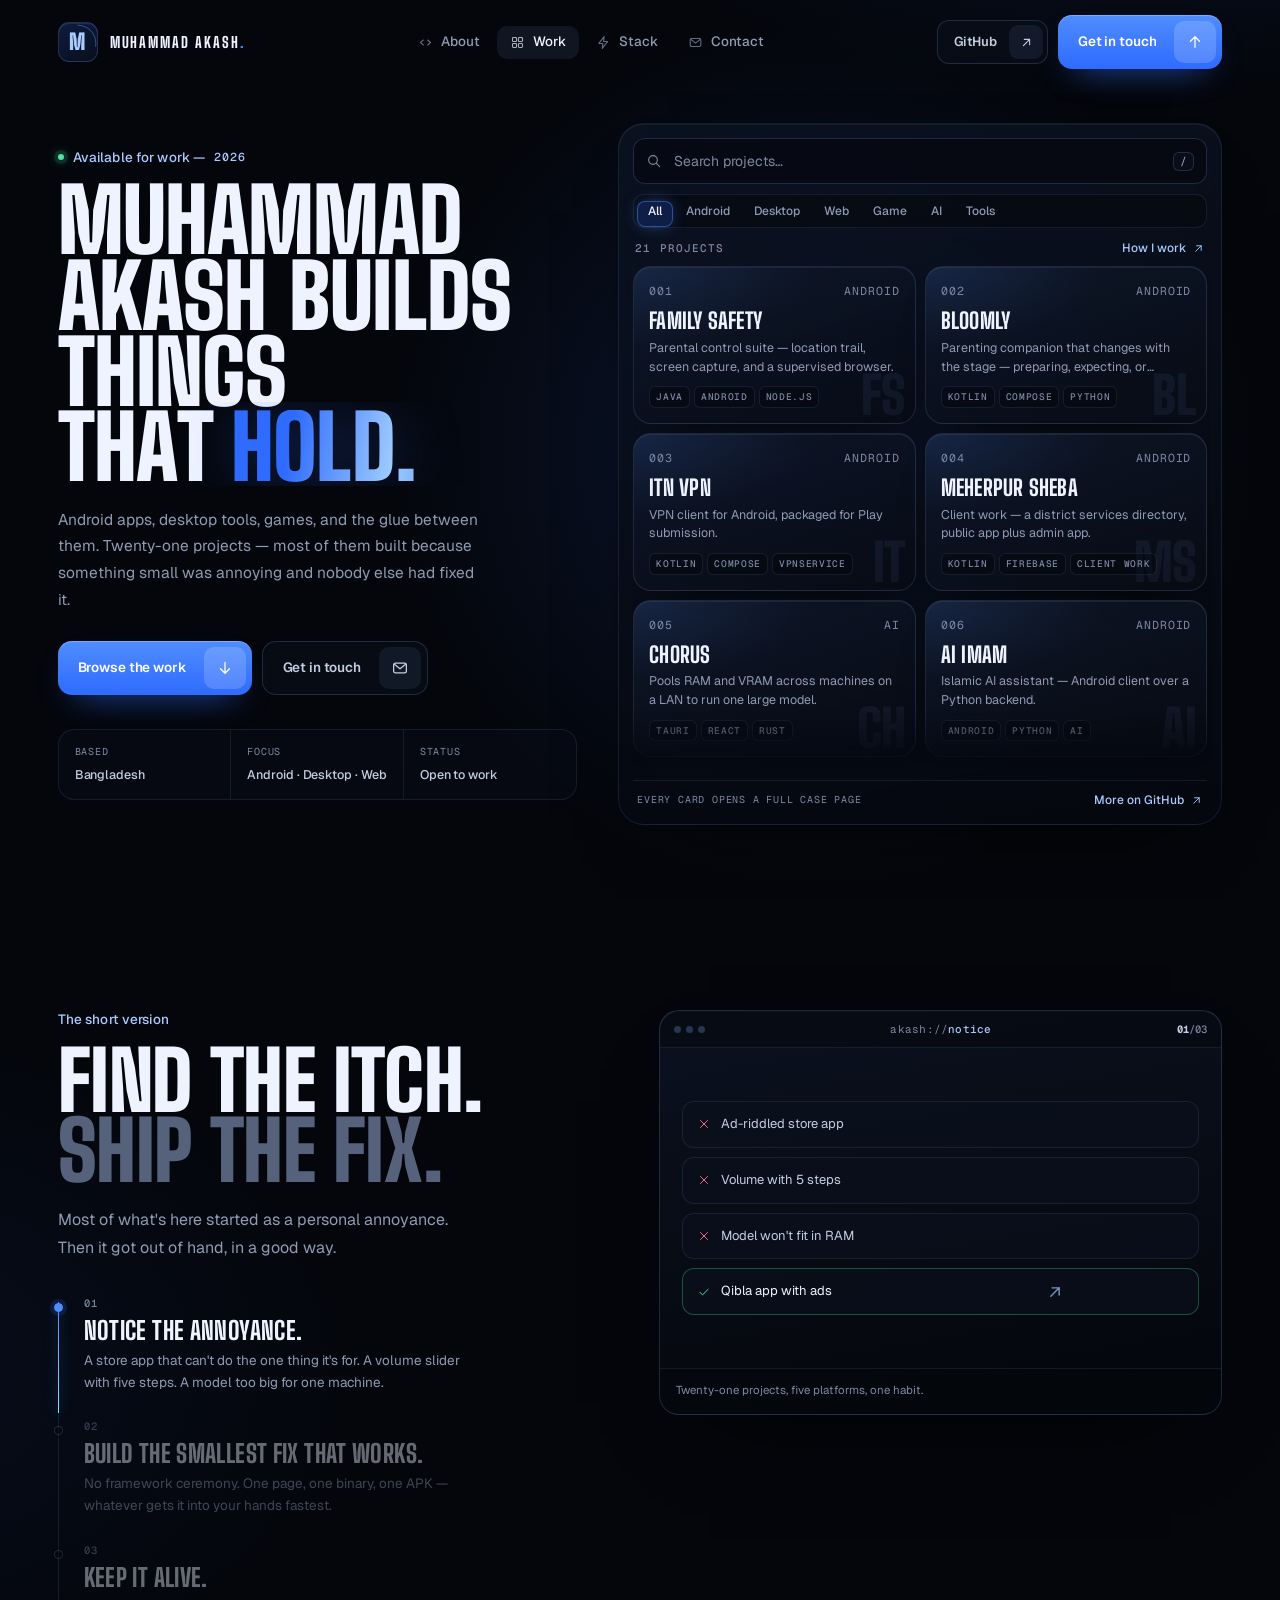
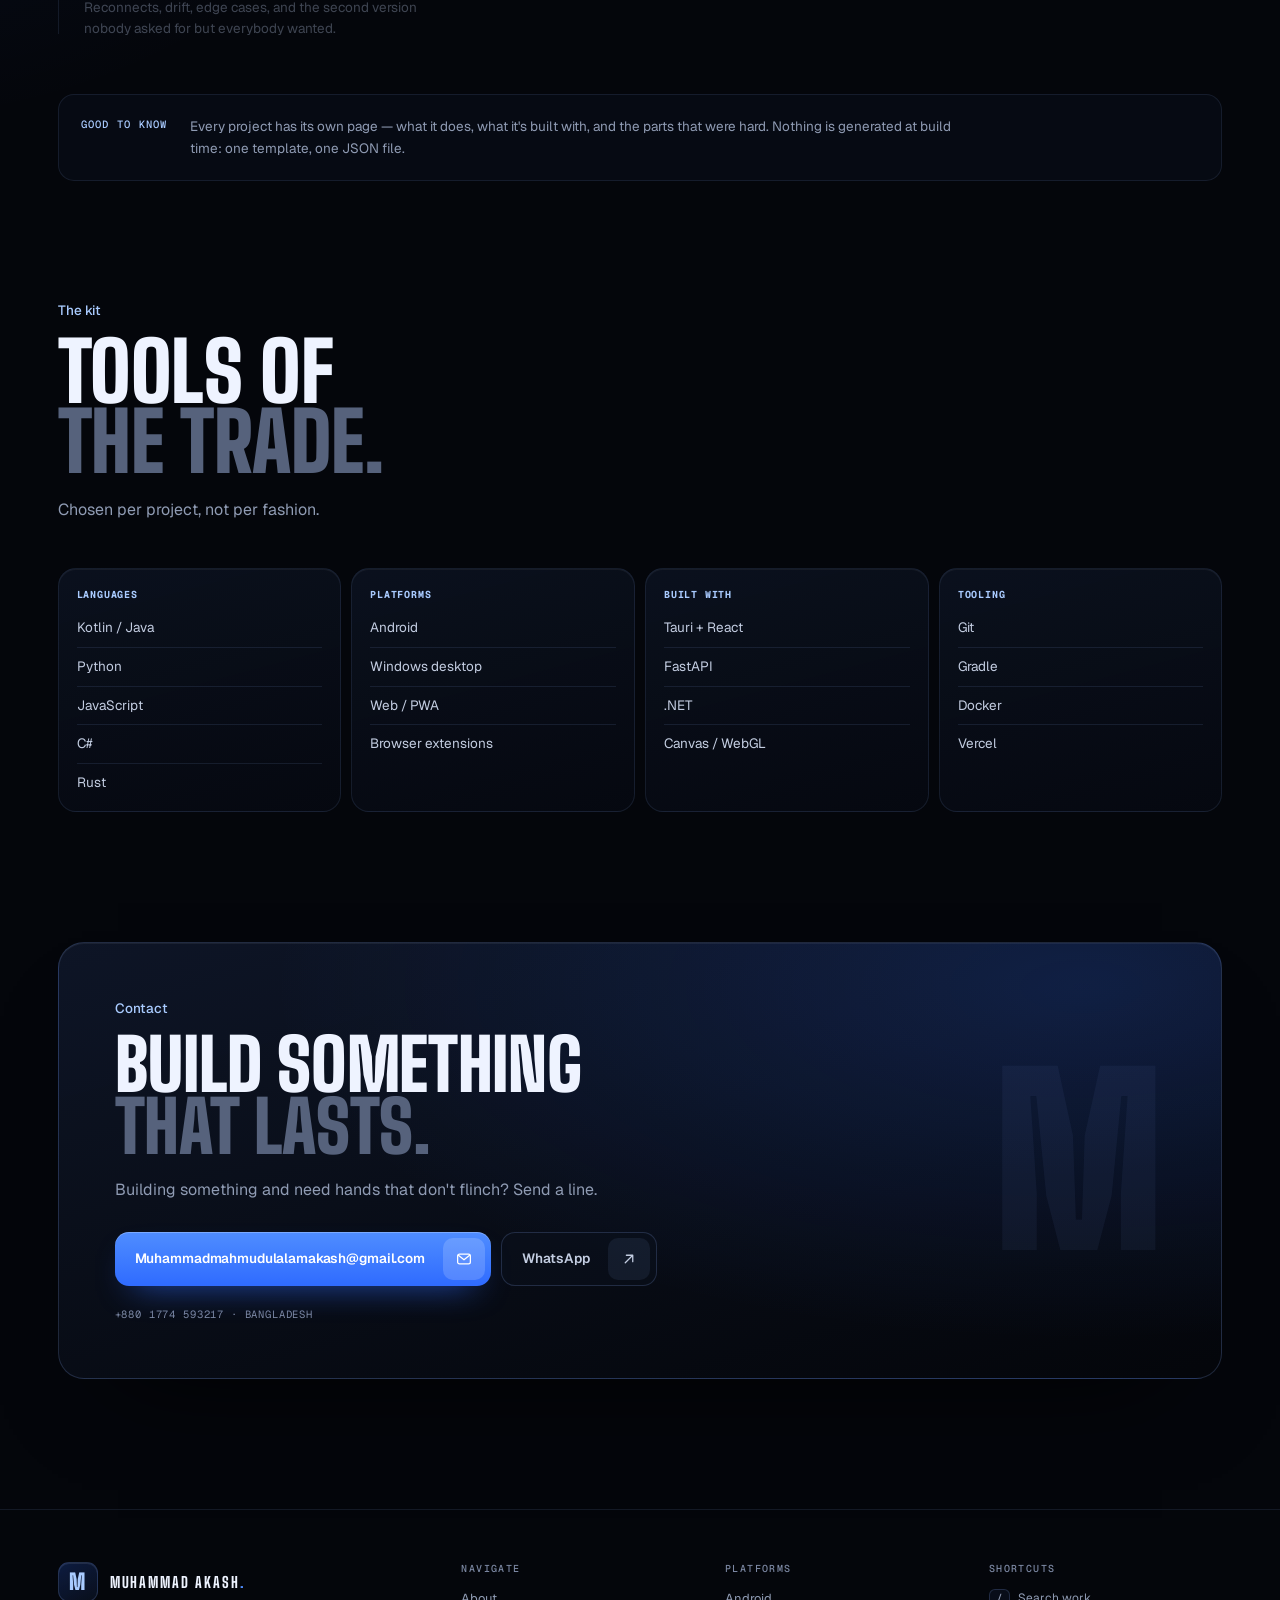
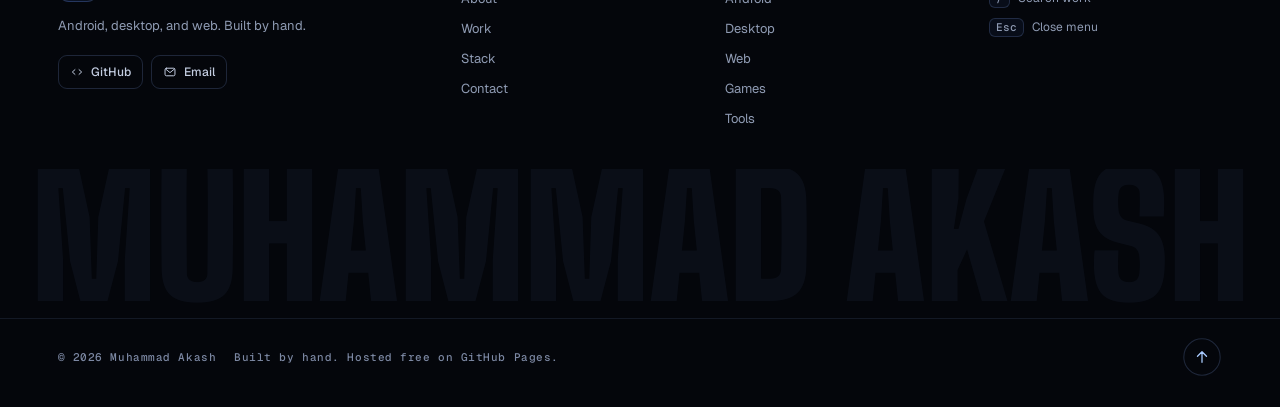
==== commit 70ed62ca: "work: real device screenshots for the four recent apps Family Safety, Bloomly, ITN VPN and Meherpur " ====
--- a/v2/index.html
+++ b/v2/index.html
@@ -208,15 +208,15 @@
           <span class="card-tags"><span>Kotlin</span><span>Compose</span><span>Python</span></span>
         </a>
 
-        <a class="card" href="project.html?p=itn-vpn" data-platform="Android" data-name="ITN VPN WireGuard Kotlin Compose">
+        <a class="card" href="project.html?p=itn-vpn" data-platform="Android" data-name="ITN VPN Kotlin Compose VpnService">
           <span class="card-glow" aria-hidden="true"></span>
           <span class="card-mark" aria-hidden="true">IT</span>
           <span class="card-top"><span class="mono">003</span><span class="mono">Android</span></span>
           <span class="card-body">
             <span class="card-title">ITN VPN</span>
-            <span class="card-desc">WireGuard client for Android, packaged for Play submission.</span>
-          </span>
-          <span class="card-tags"><span>Kotlin</span><span>Compose</span><span>WireGuard</span></span>
+            <span class="card-desc">VPN client for Android, packaged for Play submission.</span>
+          </span>
+          <span class="card-tags"><span>Kotlin</span><span>Compose</span><span>VpnService</span></span>
         </a>
 
         <a class="card" href="project.html?p=meherpur-sheba" data-platform="Android" data-name="Meherpur Sheba Kotlin Firebase Client work">
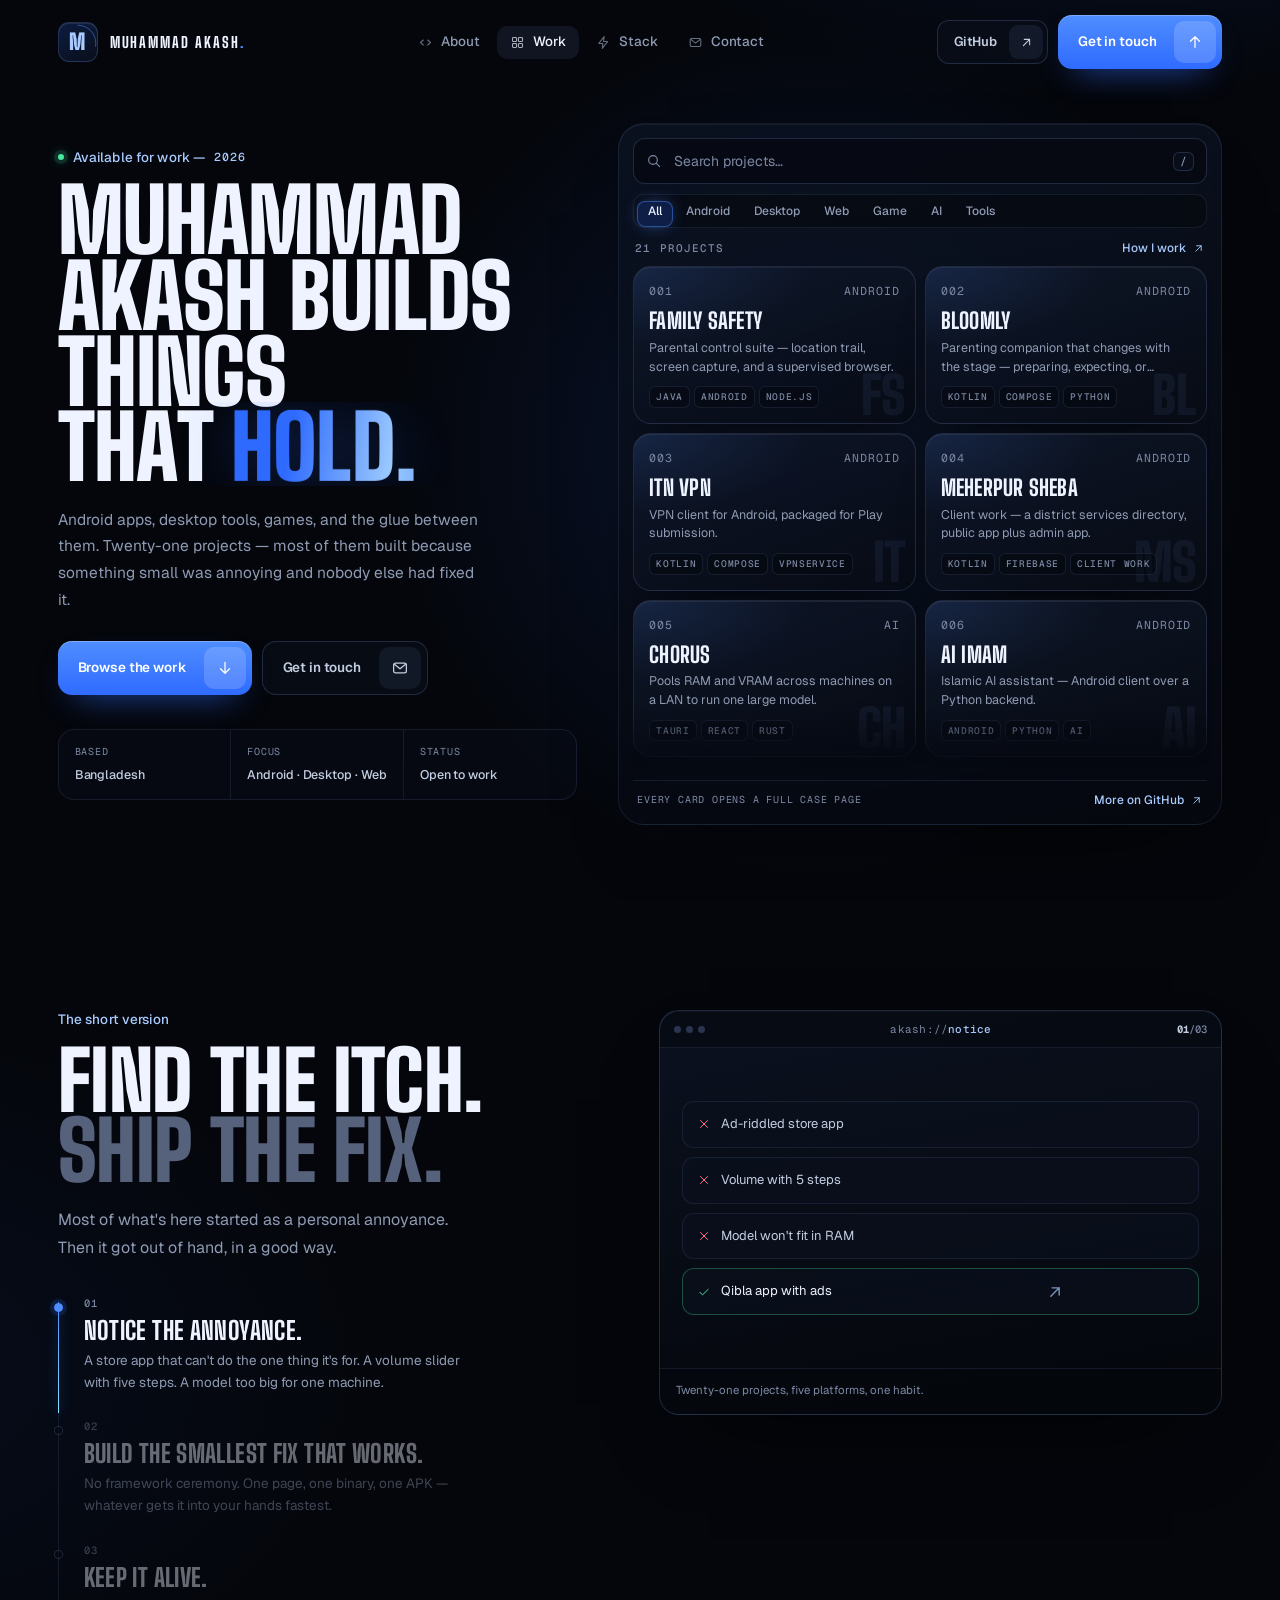
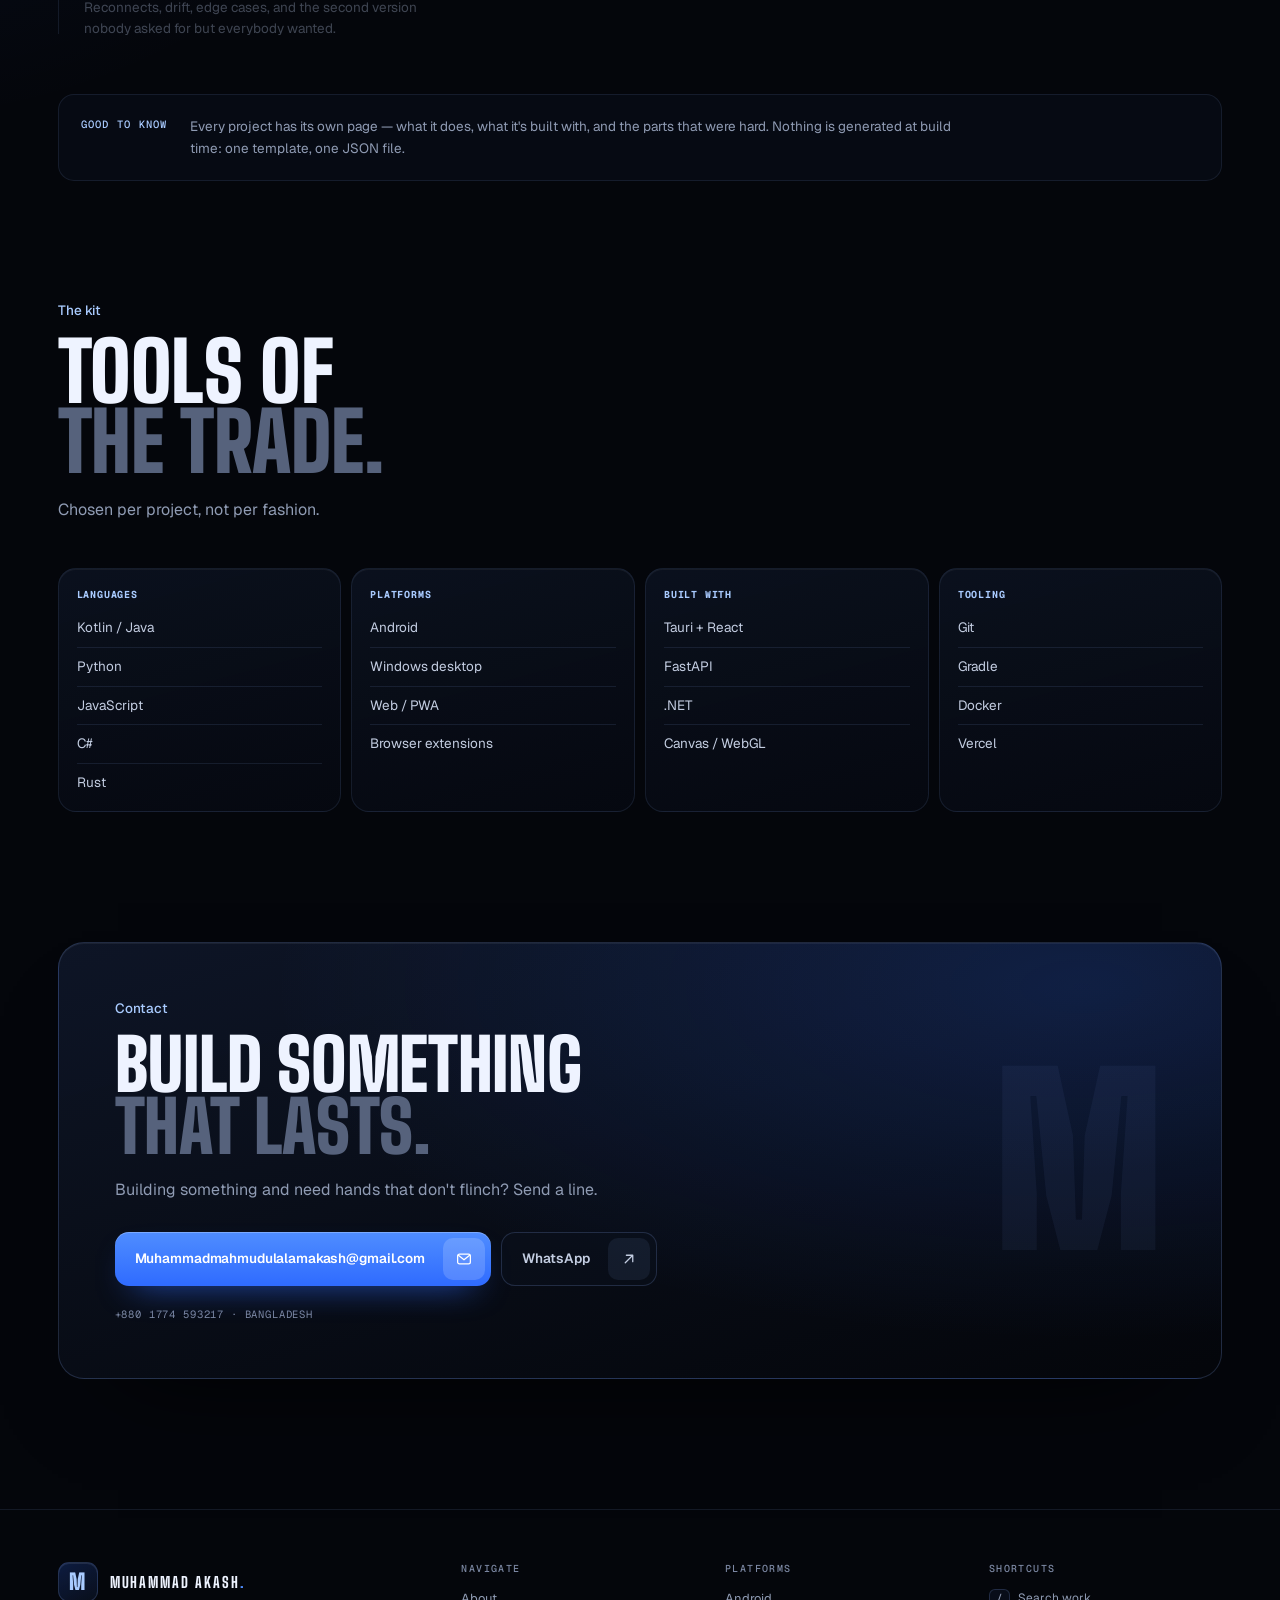
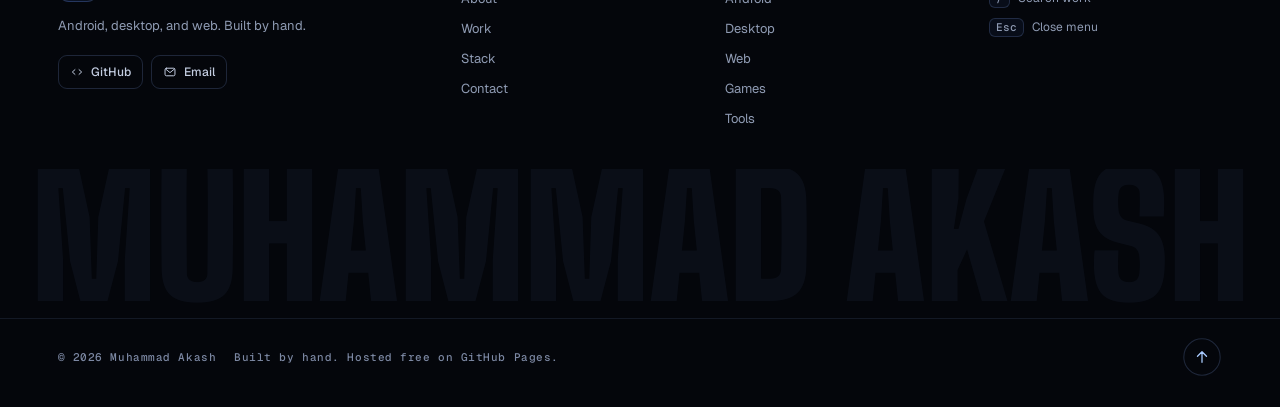
==== commit 06a4c874: "work: rename DX Ball to Neon Dx Ball, add Chorus and WattScope Renamed DX Ball Antigravity to Neon D" ====
--- a/v2/index.html
+++ b/v2/index.html
@@ -395,12 +395,12 @@
           <span class="card-tags"><span>JavaScript</span><span>Canvas</span><span>Game</span></span>
         </a>
 
-        <a class="card" href="project.html?p=dx-ball-antigravity" data-platform="Game" data-name="DX Ball Antigravity JavaScript Canvas Game">
+        <a class="card" href="project.html?p=dx-ball-antigravity" data-platform="Game" data-name="Neon Dx Ball JavaScript Canvas Game">
           <span class="card-glow" aria-hidden="true"></span>
           <span class="card-mark" aria-hidden="true">DX</span>
           <span class="card-top"><span class="mono">020</span><span class="mono">Game</span></span>
           <span class="card-body">
-            <span class="card-title">DX Ball Antigravity</span>
+            <span class="card-title">Neon Dx Ball</span>
             <span class="card-desc">DX Ball variant with dynamic ball-speed scaling.</span>
           </span>
           <span class="card-tags"><span>JavaScript</span><span>Canvas</span><span>Game</span></span>
